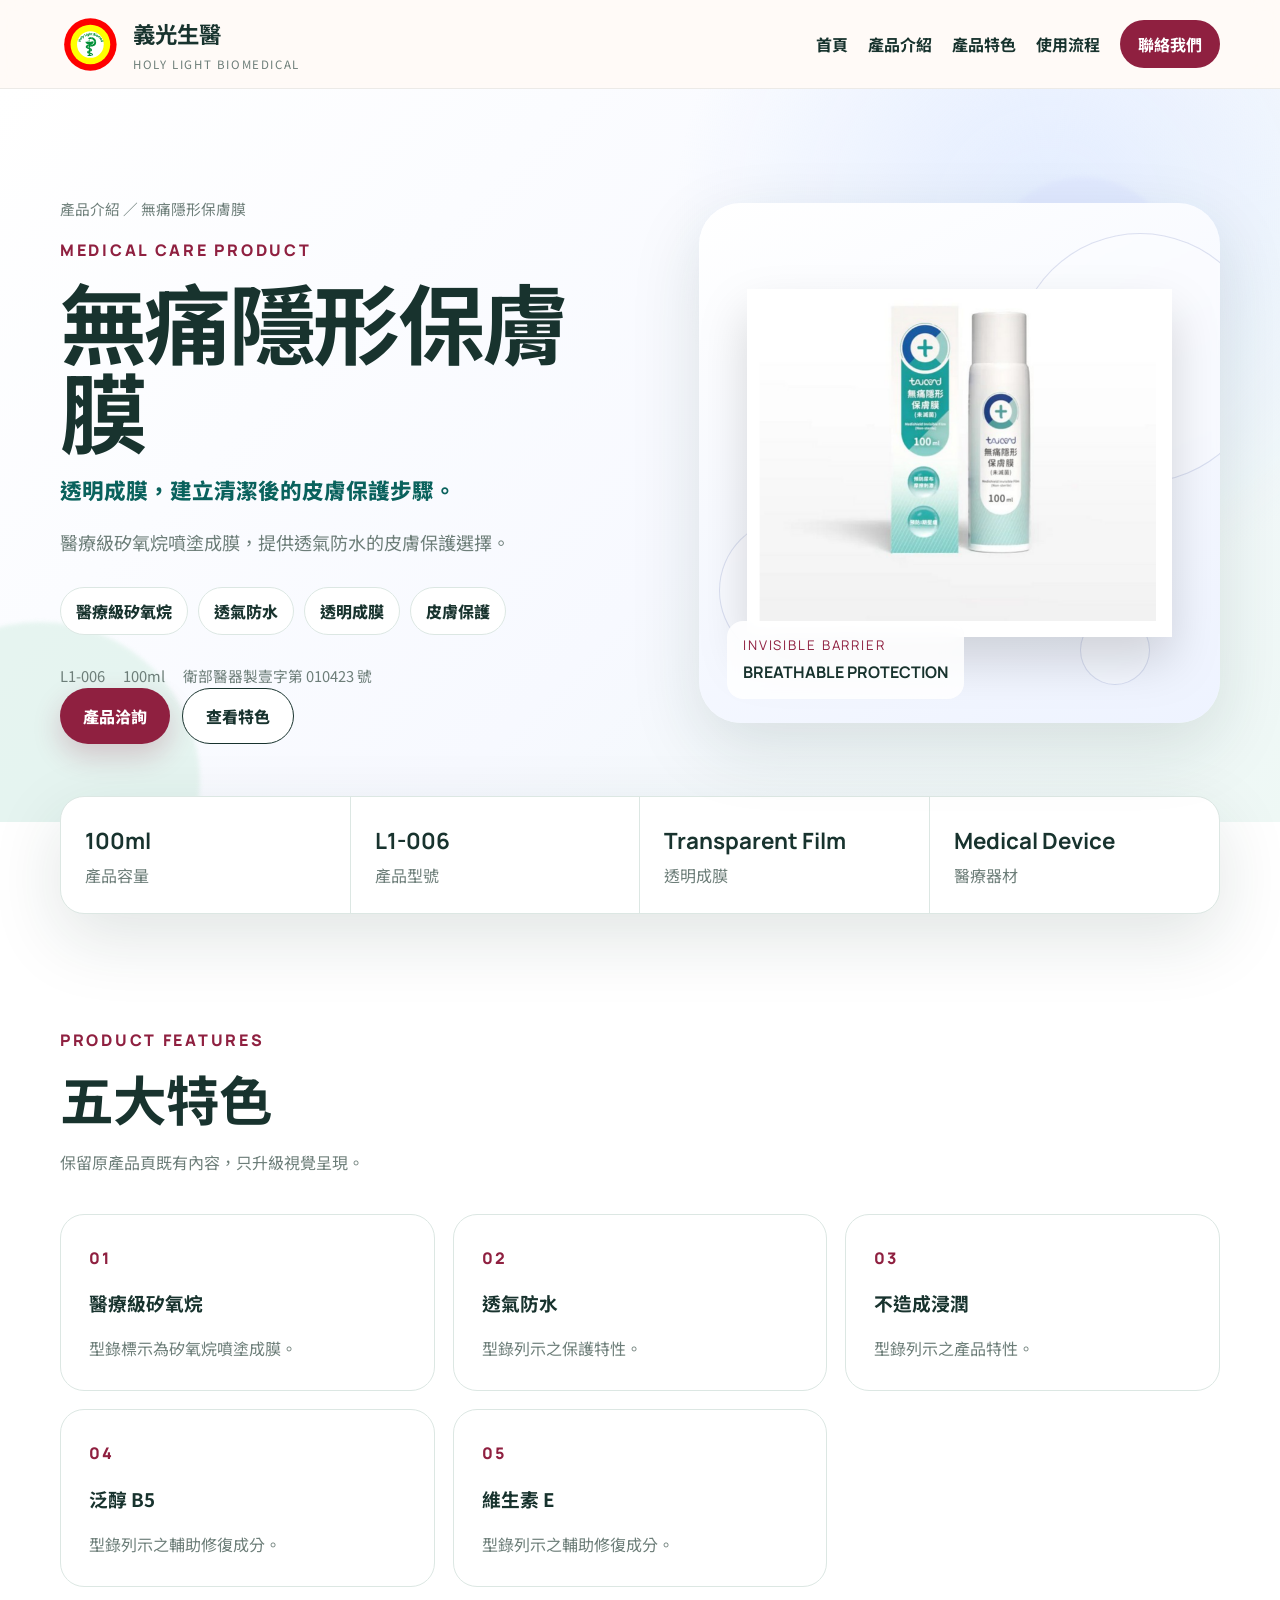
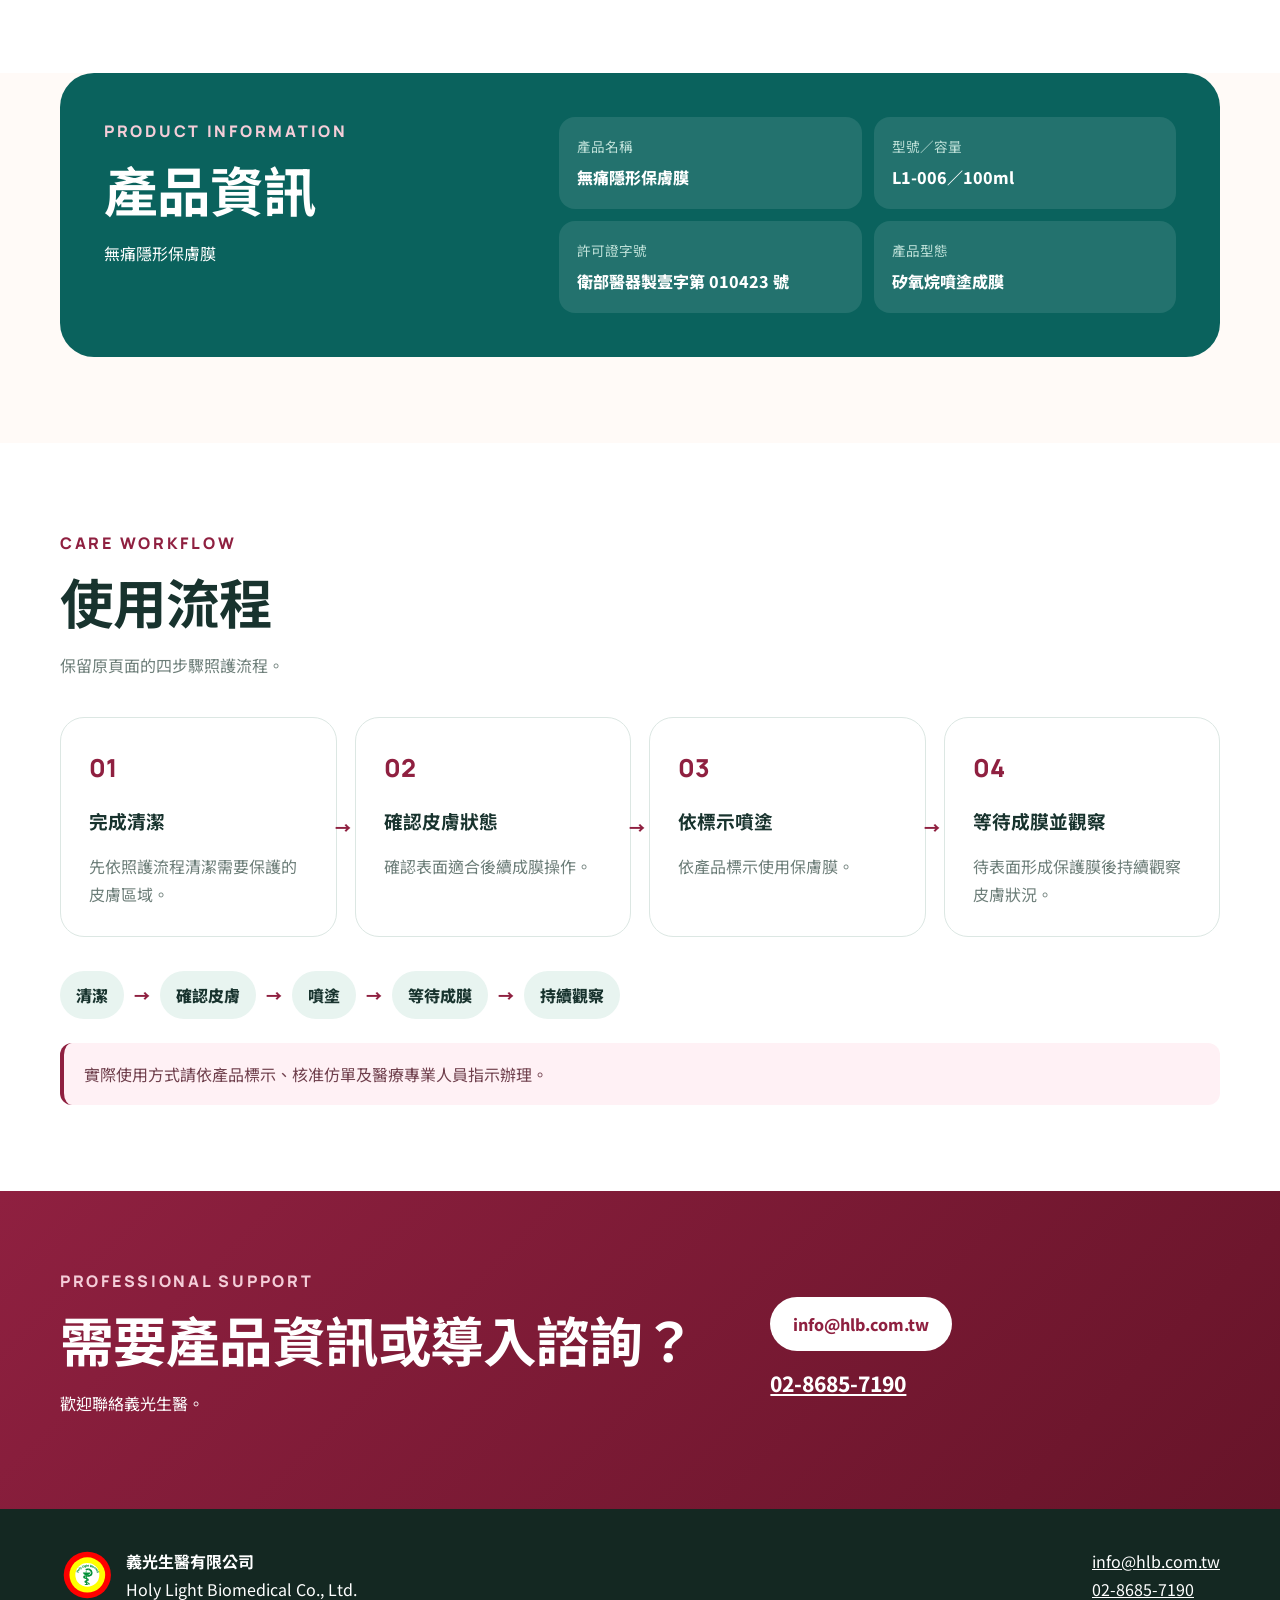
==== barrier-film.html @ 390cd40c "Fix barrier film page head and SEO" ====
<!doctype html>
<html lang="zh-Hant">
<head>
  <meta charset="utf-8">
  <meta name="viewport" content="width=device-width,initial-scale=1">
  <meta name="theme-color" content="#0a625d">

  <title>TAICEND 無痛隱形保膚膜｜透明成膜與皮膚保護｜義光生醫</title>
  <meta name="description" content="TAICEND 無痛隱形保膚膜，型號 L1-006、容量 100ml。醫療級矽氧烷噴塗成膜，提供透明、透氣防水的皮膚保護產品選擇。">
  <meta name="robots" content="index,follow,max-image-preview:large,max-snippet:-1,max-video-preview:-1">
  <meta name="author" content="義光生醫有限公司">
  <link rel="canonical" href="https://hlb.com.tw/barrier-film.html">

  <meta property="og:locale" content="zh_TW">
  <meta property="og:type" content="product">
  <meta property="og:site_name" content="義光生醫｜Holy Light Biomedical">
  <meta property="og:title" content="TAICEND 無痛隱形保膚膜｜義光生醫">
  <meta property="og:description" content="醫療級矽氧烷噴塗成膜，提供透明、透氣防水的皮膚保護產品選擇。">
  <meta property="og:url" content="https://hlb.com.tw/barrier-film.html">
  <meta property="og:image" content="https://hlb.com.tw/assets/barrier-film.png">
  <meta property="og:image:alt" content="TAICEND 無痛隱形保膚膜產品照片">

  <meta name="twitter:card" content="summary_large_image">
  <meta name="twitter:title" content="TAICEND 無痛隱形保膚膜｜義光生醫">
  <meta name="twitter:description" content="透明成膜、透氣防水，提供清潔後的皮膚保護產品選擇。">
  <meta name="twitter:image" content="https://hlb.com.tw/assets/barrier-film.png">

  <script type="application/ld+json">
  {
    "@context": "https://schema.org",
    "@type": "Product",
    "@id": "https://hlb.com.tw/barrier-film.html#product",
    "name": "TAICEND 無痛隱形保膚膜",
    "url": "https://hlb.com.tw/barrier-film.html",
    "image": "https://hlb.com.tw/assets/barrier-film.png",
    "description": "醫療級矽氧烷噴塗成膜，提供透明、透氣防水的皮膚保護產品選擇。",
    "sku": "L1-006",
    "model": "L1-006",
    "brand": {
      "@type": "Brand",
      "name": "TAICEND"
    },
    "additionalProperty": [
      {
        "@type": "PropertyValue",
        "name": "容量",
        "value": "100ml"
      },
      {
        "@type": "PropertyValue",
        "name": "醫療器材許可證",
        "value": "衛部醫器製壹字第 010423 號"
      }
    ]
  }
  </script>

  <script type="application/ld+json">
  {
    "@context": "https://schema.org",
    "@type": "BreadcrumbList",
    "itemListElement": [
      {
        "@type": "ListItem",
        "position": 1,
        "name": "首頁",
        "item": "https://hlb.com.tw/"
      },
      {
        "@type": "ListItem",
        "position": 2,
        "name": "產品中心",
        "item": "https://hlb.com.tw/products.html"
      },
      {
        "@type": "ListItem",
        "position": 3,
        "name": "無痛隱形保膚膜",
        "item": "https://hlb.com.tw/barrier-film.html"
      }
    ]
  }
  </script>

  <link rel="preconnect" href="https://fonts.googleapis.com">
  <link rel="preconnect" href="https://fonts.gstatic.com" crossorigin>
  <link href="https://fonts.googleapis.com/css2?family=Manrope:wght@600;700;800&family=Noto+Sans+TC:wght@400;500;600;700;800;900&display=swap" rel="stylesheet">
  <link rel="stylesheet" href="product-pages.css?v=5.1-patch">
  <script defer src="barrier-film.js?v=5.1-patch"></script>
</head>
<body>
<a class="skip-link" href="#main">跳至主要內容</a>

<header class="site-header">
  <div class="container nav">
    <a class="brand" href="index.html" aria-label="義光生醫首頁">
      <img src="assets/hlb-mark.svg?v=3.5" alt="義光生醫標誌">
      <span><strong>義光生醫</strong><small>HOLY LIGHT BIOMEDICAL</small></span>
    </a>

    <button class="menu-toggle" type="button" aria-expanded="false" aria-controls="primary-nav">
      <span></span><span></span><span></span>
    </button>

    <nav id="primary-nav" class="nav-links" aria-label="主要導覽">
      <a href="index.html">首頁</a>
      <a href="products.html">產品介紹</a>
      <a href="#features">產品特色</a>
      <a href="#workflow">使用流程</a>
      <a class="nav-cta" href="mailto:info@hlb.com.tw?subject=無痛隱形保膚膜產品洽詢">聯絡我們</a>
    </nav>
  </div>
</header>

<main id="main">
  <section class="hero barrier-hero">
    <div class="hero-orb barrier-orb-a"></div>
    <div class="hero-orb barrier-orb-b"></div>

    <div class="container hero-grid">
      <div class="hero-copy reveal">
        <p class="breadcrumb"><a href="products.html">產品介紹</a> ／ 無痛隱形保膚膜</p>
        <p class="eyebrow">MEDICAL CARE PRODUCT</p>
        <h1>無痛隱形保膚膜</h1>
        <p class="tagline">透明成膜，建立清潔後的皮膚保護步驟。</p>
        <p class="lead">醫療級矽氧烷噴塗成膜，提供透氣防水的皮膚保護選擇。</p>

        <div class="hero-badges">
          <span>醫療級矽氧烷</span>
          <span>透氣防水</span>
          <span>透明成膜</span>
          <span>皮膚保護</span>
        </div>

        <div class="micro-info">
          <span>L1-006</span>
          <span>100ml</span>
          <span>衛部醫器製壹字第 010423 號</span>
        </div>

        <div class="hero-actions">
          <a class="btn primary" href="mailto:info@hlb.com.tw?subject=無痛隱形保膚膜產品洽詢">產品洽詢</a>
          <a class="btn ghost" href="#features">查看特色</a>
        </div>
      </div>

      <div class="hero-visual reveal delay-1">
        <div class="product-stage barrier-stage">
          <div class="film-ring ring-1"></div>
          <div class="film-ring ring-2"></div>
          <div class="film-ring ring-3"></div>

          <!-- 保留原本圖片名稱與路徑，避免產品圖片消失 -->
          <img src="assets/barrier-film.png?v=2" alt="無痛隱形保膚膜產品照片">

          <div class="stage-label">
            <small>INVISIBLE BARRIER</small>
            <strong>BREATHABLE PROTECTION</strong>
          </div>
        </div>
      </div>
    </div>
  </section>

  <section class="stats-bar">
    <div class="container stats-grid">
      <article><strong>100ml</strong><span>產品容量</span></article>
      <article><strong>L1-006</strong><span>產品型號</span></article>
      <article><strong>Transparent Film</strong><span>透明成膜</span></article>
      <article><strong>Medical Device</strong><span>醫療器材</span></article>
    </div>
  </section>

  <section class="section alt" id="features">
    <div class="container">
      <div class="section-head reveal">
        <p class="eyebrow">PRODUCT FEATURES</p>
        <h2>五大特色</h2>
        <p>保留原產品頁既有內容，只升級視覺呈現。</p>
      </div>

      <div class="feature-grid">
        <article class="feature-card reveal">
          <span>01</span><h3>醫療級矽氧烷</h3>
          <p>型錄標示為矽氧烷噴塗成膜。</p>
        </article>
        <article class="feature-card reveal delay-1">
          <span>02</span><h3>透氣防水</h3>
          <p>型錄列示之保護特性。</p>
        </article>
        <article class="feature-card reveal delay-2">
          <span>03</span><h3>不造成浸潤</h3>
          <p>型錄列示之產品特性。</p>
        </article>
        <article class="feature-card reveal">
          <span>04</span><h3>泛醇 B5</h3>
          <p>型錄列示之輔助修復成分。</p>
        </article>
        <article class="feature-card reveal delay-1">
          <span>05</span><h3>維生素 E</h3>
          <p>型錄列示之輔助修復成分。</p>
        </article>
      </div>
    </div>
  </section>

  <section class="section product-info">
    <div class="container info-panel reveal">
      <div>
        <p class="eyebrow light">PRODUCT INFORMATION</p>
        <h2>產品資訊</h2>
        <p>無痛隱形保膚膜</p>
      </div>

      <dl>
        <div><dt>產品名稱</dt><dd>無痛隱形保膚膜</dd></div>
        <div><dt>型號／容量</dt><dd>L1-006／100ml</dd></div>
        <div><dt>許可證字號</dt><dd>衛部醫器製壹字第 010423 號</dd></div>
        <div><dt>產品型態</dt><dd>矽氧烷噴塗成膜</dd></div>
      </dl>
    </div>
  </section>

  <section class="section alt workflow-section" id="workflow">
    <div class="container">
      <div class="section-head reveal">
        <p class="eyebrow">CARE WORKFLOW</p>
        <h2>使用流程</h2>
        <p>保留原頁面的四步驟照護流程。</p>
      </div>

      <div class="timeline">
        <article class="timeline-step reveal">
          <div class="step-number">01</div>
          <div><h3>完成清潔</h3><p>先依照護流程清潔需要保護的皮膚區域。</p></div>
        </article>

        <article class="timeline-step reveal delay-1">
          <div class="step-number">02</div>
          <div><h3>確認皮膚狀態</h3><p>確認表面適合後續成膜操作。</p></div>
        </article>

        <article class="timeline-step reveal delay-2">
          <div class="step-number">03</div>
          <div><h3>依標示噴塗</h3><p>依產品標示使用保膚膜。</p></div>
        </article>

        <article class="timeline-step reveal delay-3">
          <div class="step-number">04</div>
          <div><h3>等待成膜並觀察</h3><p>待表面形成保護膜後持續觀察皮膚狀況。</p></div>
        </article>
      </div>

      <div class="care-path reveal">
        <span>清潔</span><i>→</i><span>確認皮膚</span><i>→</i><span>噴塗</span><i>→</i><span>等待成膜</span><i>→</i><span>持續觀察</span>
      </div>

      <div class="notice reveal">實際使用方式請依產品標示、核准仿單及醫療專業人員指示辦理。</div>
    </div>
  </section>

  <section class="contact-banner">
    <div class="container contact-grid">
      <div class="reveal">
        <p class="eyebrow light">PROFESSIONAL SUPPORT</p>
        <h2>需要產品資訊或導入諮詢？</h2>
        <p>歡迎聯絡義光生醫。</p>
      </div>

      <div class="contact-actions reveal delay-1">
        <a class="btn light" href="mailto:info@hlb.com.tw?subject=無痛隱形保膚膜產品洽詢">info@hlb.com.tw</a>
        <a class="phone" href="tel:+886286857190">02-8685-7190</a>
      </div>
    </div>
  </section>
</main>

<footer>
  <div class="container footer-grid">
    <div class="footer-brand">
      <img src="assets/hlb-mark.svg?v=3.5" alt="">
      <div><strong>義光生醫有限公司</strong><span>Holy Light Biomedical Co., Ltd.</span></div>
    </div>
    <div><a href="mailto:info@hlb.com.tw">info@hlb.com.tw</a><br><a href="tel:+886286857190">02-8685-7190</a></div>
  </div>
</footer>

<button class="back-to-top" type="button" aria-label="回到頁首">↑</button>
</body>
</html>
---- product-pages.css ----
:root{
  --ink:#18332e;
  --ink-soft:#405b55;
  --muted:#6d7e79;
  --wine:#8f2040;
  --wine-dark:#6f1730;
  --teal:#0a625d;
  --mint:#e8f4f0;
  --blush:#f8e8ed;
  --cream:#fffaf7;
  --white:#ffffff;
  --line:#dce7e3;
  --shadow:0 24px 70px rgba(23,57,50,.13);
  --radius-xl:34px;
  --radius-lg:24px;
  --radius-md:18px;
}
*{box-sizing:border-box}
html{scroll-behavior:smooth}
body{margin:0;font-family:"Noto Sans TC",sans-serif;color:var(--ink);background:var(--cream);line-height:1.75}
img{max-width:100%;display:block}
a{color:inherit}
button{font:inherit}
.container{width:min(1160px,calc(100% - 40px));margin:auto}
.skip-link{position:fixed;left:16px;top:-80px;background:#fff;padding:10px 16px;z-index:100;border-radius:10px}
.skip-link:focus{top:16px}

.site-header{position:sticky;top:0;z-index:40;background:rgba(255,250,247,.9);backdrop-filter:blur(16px);border-bottom:1px solid rgba(24,51,46,.08)}
.nav{min-height:88px;display:flex;align-items:center;justify-content:space-between;gap:24px}
.brand{display:flex;align-items:center;gap:13px;text-decoration:none}
.brand img{width:60px;height:60px}
.brand strong{display:block;font-size:1.4rem}
.brand small{display:block;color:var(--muted);letter-spacing:.14em;font-size:.72rem}
.nav-links{display:flex;align-items:center;gap:20px}
.nav-links a{text-decoration:none;font-weight:700}
.nav-cta{padding:10px 18px;border-radius:999px;background:var(--wine);color:#fff}
.menu-toggle{display:none;background:none;border:0;padding:8px}
.menu-toggle span{display:block;width:25px;height:2px;background:var(--ink);margin:5px 0}

.hero{position:relative;overflow:hidden;padding:92px 0 78px;background:
radial-gradient(circle at 80% 20%,rgba(243,203,214,.75),transparent 30%),
linear-gradient(135deg,#fff 0%,#fff7f9 56%,#eef8f5 100%)}
.hero-orb{position:absolute;border-radius:50%;filter:blur(2px);opacity:.75}
.orb-a{width:320px;height:320px;background:#dff2eb;left:-120px;bottom:-120px}
.orb-b{width:180px;height:180px;background:#f5d7e1;right:8%;top:12%}
.hero-grid{display:grid;grid-template-columns:1.05fr .95fr;gap:64px;align-items:center;position:relative;z-index:2}
.breadcrumb{font-size:.92rem;color:var(--muted)}
.breadcrumb a{text-decoration:none}
.breadcrumb span{margin:0 7px}
.eyebrow{font-family:Manrope,sans-serif;font-weight:800;letter-spacing:.17em;color:var(--wine);margin:0 0 12px}
.eyebrow.light{color:#f4cdd8}
h1{font-size:clamp(3rem,6.8vw,5.7rem);line-height:1.02;margin:.1em 0 .2em;letter-spacing:-.03em}
h2{font-size:clamp(2.1rem,4.2vw,3.35rem);line-height:1.18;margin:.1em 0 .35em;letter-spacing:-.02em}
h3{line-height:1.35}
.tagline{font-size:1.35rem;font-weight:800;color:var(--teal);margin:0 0 8px}
.lead{font-size:1.13rem;color:var(--muted);max-width:660px}
.hero-badges{display:flex;flex-wrap:wrap;gap:10px;margin:28px 0}
.hero-badges span{background:#fff;border:1px solid var(--line);border-radius:999px;padding:9px 15px;font-weight:800}
.hero-badges b{font-family:Manrope,sans-serif;margin-right:2px}
.hero-actions{display:flex;gap:12px;flex-wrap:wrap}
.btn{display:inline-flex;align-items:center;justify-content:center;padding:13px 23px;border-radius:999px;text-decoration:none;font-weight:800;transition:.22s}
.btn.primary{background:var(--wine);color:#fff;box-shadow:0 12px 28px rgba(143,32,64,.22)}
.btn.primary:hover{transform:translateY(-2px);background:var(--wine-dark)}
.btn.ghost{background:#fff;border:1px solid var(--ink)}
.btn.light{background:#fff;color:var(--wine)}
.micro-info{display:flex;flex-wrap:wrap;gap:18px;margin-top:26px;color:var(--muted);font-size:.92rem}

.product-stage{position:relative;min-height:520px;border-radius:42px;background:linear-gradient(155deg,#fff,#edf8f4);box-shadow:var(--shadow);display:grid;place-items:center;padding:48px;overflow:hidden}
.product-stage img{position:relative;z-index:3;max-height:400px;object-fit:contain;filter:drop-shadow(0 24px 24px rgba(0,0,0,.15))}
.bubble{position:absolute;border-radius:50%;border:1px solid rgba(10,98,93,.18);background:rgba(255,255,255,.54);backdrop-filter:blur(4px)}
.bubble-1{width:140px;height:140px;right:8%;top:10%}
.bubble-2{width:72px;height:72px;left:8%;bottom:18%}
.bubble-3{width:40px;height:40px;right:21%;bottom:10%}
.stage-label{position:absolute;z-index:4;left:28px;bottom:24px;padding:13px 16px;border-radius:16px;background:rgba(255,255,255,.86);backdrop-filter:blur(10px)}
.stage-label small{display:block;color:var(--wine);font-family:Manrope,sans-serif;letter-spacing:.14em}
.stage-label strong{font-family:Manrope,sans-serif}

.stats-bar{background:#fff;padding:0}
.stats-grid{display:grid;grid-template-columns:repeat(4,1fr);transform:translateY(-26px);border:1px solid var(--line);border-radius:24px;background:#fff;box-shadow:var(--shadow);overflow:hidden}
.stats-grid article{padding:24px;border-right:1px solid var(--line)}
.stats-grid article:last-child{border-right:0}
.stats-grid strong{display:block;font-size:1.4rem;font-family:Manrope,sans-serif}
.stats-grid span{color:var(--muted)}

.section{padding:86px 0}
.alt{background:#fff}
.section-head{max-width:760px;margin-bottom:38px}
.section-head>p:last-child{color:var(--muted)}
.premium-grid{display:grid;grid-template-columns:repeat(4,1fr);gap:18px}
.premium-card,.feature-card,.application-card,.process-card{background:#fff;border:1px solid var(--line);border-radius:var(--radius-lg);padding:28px;transition:.24s}
.premium-card:hover,.feature-card:hover,.application-card:hover,.process-card:hover{transform:translateY(-5px);box-shadow:var(--shadow)}
.icon-shell{width:52px;height:52px;border-radius:16px;background:var(--blush);display:grid;place-items:center;color:var(--wine);font-family:Manrope,sans-serif;font-weight:800}
.premium-card h3{margin:18px 0 8px}
.premium-card p,.feature-card p,.application-card p,.process-card p{color:var(--muted);margin-bottom:0}
.feature-grid{display:grid;grid-template-columns:repeat(3,1fr);gap:18px}
.feature-card span{color:var(--wine);font-family:Manrope,sans-serif;font-weight:800;letter-spacing:.12em}
.application-grid{display:grid;grid-template-columns:repeat(3,1fr);gap:18px}
.application-card{min-height:170px;background:linear-gradient(160deg,#fff,#f7fbfa)}
.application-card b{font-size:1.2rem}

.composition-grid{display:grid;grid-template-columns:.85fr 1.15fr;gap:50px;align-items:center}
.ingredient-cloud{display:flex;gap:12px;flex-wrap:wrap}
.ingredient-cloud span{padding:14px 18px;border-radius:999px;background:var(--mint);border:1px solid #cfe7df;font-weight:800}

.timeline{display:grid;grid-template-columns:repeat(4,1fr);gap:18px}
.timeline-step{position:relative;border:1px solid var(--line);background:#fff;border-radius:var(--radius-lg);padding:28px}
.timeline-step:not(:last-child):after{content:"→";position:absolute;right:-15px;top:50%;transform:translateY(-50%);color:var(--wine);font-weight:900;z-index:2}
.step-number{color:var(--wine);font-family:Manrope,sans-serif;font-size:1.55rem;font-weight:800}
.timeline-step p{color:var(--muted);margin-bottom:0}
.care-path{display:flex;align-items:center;gap:10px;flex-wrap:wrap;margin-top:34px}
.care-path span{padding:10px 16px;border-radius:999px;background:var(--mint);font-weight:800}
.care-path i{font-style:normal;color:var(--wine);font-weight:900}
.notice{margin-top:24px;border-left:4px solid var(--wine);background:#fff1f5;padding:17px 20px;border-radius:12px;color:#70404d}

.process-compare{display:grid;grid-template-columns:1fr 1fr;gap:22px}
.process-card{padding:34px}
.process-card small{color:var(--wine);font-family:Manrope,sans-serif;letter-spacing:.14em;font-weight:800}
.process-card ol{padding-left:1.2rem;color:var(--ink-soft)}
.process-card.muted{background:var(--mint)}

.product-info{padding-top:0}
.info-panel{display:grid;grid-template-columns:.8fr 1.2fr;gap:44px;background:var(--teal);color:#fff;border-radius:var(--radius-xl);padding:44px}
.info-panel dl{margin:0;display:grid;grid-template-columns:1fr 1fr;gap:12px}
.info-panel dl div{padding:18px;border-radius:16px;background:rgba(255,255,255,.1)}
.info-panel dt{font-size:.85rem;color:#bfe1d9}
.info-panel dd{margin:4px 0 0;font-weight:800}

.download-grid{display:grid;grid-template-columns:repeat(4,1fr);gap:18px}
.download-card{border:1px solid var(--line);background:#fff;border-radius:var(--radius-lg);padding:28px;text-align:left;cursor:pointer;transition:.22s}
.download-card:hover{transform:translateY(-4px);box-shadow:var(--shadow)}
.download-card span{display:block;color:var(--wine);font-family:Manrope,sans-serif;font-weight:800}
.download-card strong{display:block;font-size:1.15rem;margin:10px 0 4px}
.download-card small{color:var(--muted)}

.faq-layout{display:grid;grid-template-columns:.75fr 1.25fr;gap:50px}
.faq-list details{background:#fff;border:1px solid var(--line);border-radius:16px;padding:18px 20px;margin-bottom:12px}
.faq-list summary{cursor:pointer;font-weight:800}
.faq-list p{color:var(--muted);margin-bottom:0}

.contact-banner{padding:76px 0;background:linear-gradient(135deg,var(--wine),#671429);color:#fff}
.contact-grid{display:grid;grid-template-columns:1.2fr .8fr;gap:36px;align-items:center}
.contact-actions{display:flex;flex-direction:column;gap:14px;align-items:flex-start}
.phone{color:#fff;font-size:1.3rem;font-weight:800}

footer{padding:38px 0;background:#142822;color:#fff}
.footer-grid{display:flex;justify-content:space-between;gap:24px;flex-wrap:wrap}
.footer-brand{display:flex;align-items:center;gap:12px}
.footer-brand img{width:54px}
.footer-brand strong,.footer-brand span{display:block}
.footer-grid a{color:#fff}

.toast{position:fixed;left:50%;bottom:28px;transform:translate(-50%,30px);background:#172722;color:#fff;padding:12px 18px;border-radius:999px;opacity:0;pointer-events:none;transition:.24s;z-index:100}
.toast.show{opacity:1;transform:translate(-50%,0)}
.back-to-top{position:fixed;right:20px;bottom:20px;width:45px;height:45px;border:0;border-radius:50%;background:var(--wine);color:#fff;font-size:1.2rem;opacity:0;pointer-events:none;transition:.22s;z-index:50}
.back-to-top.show{opacity:1;pointer-events:auto}

.reveal{opacity:0;transform:translateY(28px);transition:opacity .65s ease,transform .65s ease}
.reveal.visible{opacity:1;transform:none}
.delay-1{transition-delay:.08s}.delay-2{transition-delay:.16s}.delay-3{transition-delay:.24s}

@media(max-width:980px){
  .nav-links{position:absolute;left:20px;right:20px;top:78px;display:none;flex-direction:column;align-items:stretch;background:#fff;border:1px solid var(--line);border-radius:18px;padding:18px;box-shadow:var(--shadow)}
  .nav-links.open{display:flex}
  .menu-toggle{display:block}
  .hero-grid,.composition-grid,.faq-layout,.contact-grid,.info-panel{grid-template-columns:1fr}
  .premium-grid{grid-template-columns:1fr 1fr}
  .feature-grid,.application-grid{grid-template-columns:1fr 1fr}
  .timeline{grid-template-columns:1fr 1fr}
  .timeline-step:after{display:none}
  .download-grid{grid-template-columns:1fr 1fr}
  .product-stage{min-height:420px}
}
@media(max-width:640px){
  .container{width:min(100% - 28px,1160px)}
  .brand img{width:50px;height:50px}
  .brand strong{font-size:1.15rem}
  .brand small{font-size:.61rem}
  .hero{padding-top:58px}
  .premium-grid,.feature-grid,.application-grid,.timeline,.process-compare,.download-grid,.stats-grid,.info-panel dl{grid-template-columns:1fr}
  .stats-grid article{border-right:0;border-bottom:1px solid var(--line)}
  .stats-grid article:last-child{border-bottom:0}
  .product-stage{min-height:330px;padding:26px}
  .product-stage img{max-height:270px}
  .hero-badges{display:grid;grid-template-columns:1fr 1fr}
  .care-path{display:grid}
  .care-path i{text-align:center;transform:rotate(90deg)}
  .info-panel{padding:28px}
}
@media(prefers-reduced-motion:reduce){
  *{scroll-behavior:auto!important}
  .reveal{opacity:1;transform:none;transition:none}
}
/* V5.1 Hero 持續動畫 */

.product-stage img {
  animation: productFloat 4.5s ease-in-out infinite;
}

.bubble-1 {
  animation: bubbleFloatOne 6s ease-in-out infinite;
}

.bubble-2 {
  animation: bubbleFloatTwo 5s ease-in-out infinite;
}

.bubble-3 {
  animation: bubbleFloatOne 4s ease-in-out infinite reverse;
}

.hero-copy.visible {
  animation: heroTextEnter 0.9s ease both;
}

.hero-visual.visible {
  animation: heroImageEnter 1.1s ease 0.15s both;
}

@keyframes productFloat {
  0%, 100% {
    transform: translateY(0) rotate(0deg);
  }
  50% {
    transform: translateY(-14px) rotate(0.8deg);
  }
}

@keyframes bubbleFloatOne {
  0%, 100% {
    transform: translate(0, 0) scale(1);
  }
  50% {
    transform: translate(-10px, -18px) scale(1.06);
  }
}

@keyframes bubbleFloatTwo {
  0%, 100% {
    transform: translate(0, 0);
  }
  50% {
    transform: translate(12px, -14px);
  }
}

@keyframes heroTextEnter {
  from {
    opacity: 0;
    transform: translateX(-35px);
  }
  to {
    opacity: 1;
    transform: translateX(0);
  }
}

@keyframes heroImageEnter {
  from {
    opacity: 0;
    transform: translateX(45px) scale(0.96);
  }
  to {
    opacity: 1;
    transform: translateX(0) scale(1);
  }
}

@media (prefers-reduced-motion: reduce) {
  .product-stage img,
  .bubble-1,
  .bubble-2,
  .bubble-3,
  .hero-copy.visible,
  .hero-visual.visible {
    animation: none;
  }
}
.barrier-hero {
  position: relative;
  overflow: hidden;
  background:
    radial-gradient(circle at 82% 18%, rgba(219,232,255,.72), transparent 31%),
    linear-gradient(135deg, #fff 0%, #f7f9ff 57%, #eef8f5 100%);
}

.barrier-orb-a {
  width: 320px;
  height: 320px;
  left: -120px;
  bottom: -120px;
  background: #dff2eb;
}

.barrier-orb-b {
  width: 190px;
  height: 190px;
  right: 8%;
  top: 12%;
  background: #dfe7ff;
}

.barrier-stage {
  position: relative;
  min-height: 520px;
  border-radius: 42px;
  background: linear-gradient(155deg, #fff, #eef3ff);
  box-shadow: var(--shadow);
  display: grid;
  place-items: center;
  padding: 48px;
  overflow: hidden;
}

.barrier-stage img {
  position: relative;
  z-index: 3;
  max-height: 400px;
  object-fit: contain;
  filter: drop-shadow(0 24px 24px rgba(0,0,0,.15));
  animation: barrierProductFloat 4.6s ease-in-out infinite;
}

.film-ring {
  position: absolute;
  border-radius: 50%;
  border: 1px solid rgba(91,110,180,.20);
  background: rgba(255,255,255,.28);
  backdrop-filter: blur(3px);
}

.ring-1 {
  width: 250px;
  height: 250px;
  right: -45px;
  top: 30px;
  animation: ringFloatOne 7s ease-in-out infinite;
}

.ring-2 {
  width: 145px;
  height: 145px;
  left: 20px;
  bottom: 60px;
  animation: ringFloatTwo 5.4s ease-in-out infinite;
}

.ring-3 {
  width: 70px;
  height: 70px;
  right: 70px;
  bottom: 38px;
  animation: ringFloatOne 4.2s ease-in-out infinite reverse;
}

@keyframes barrierProductFloat {
  0%, 100% {
    transform: translateY(0) rotate(0deg);
  }
  50% {
    transform: translateY(-13px) rotate(-.7deg);
  }
}

@keyframes ringFloatOne {
  0%, 100% {
    transform: translate(0,0) scale(1);
  }
  50% {
    transform: translate(-12px,-16px) scale(1.04);
  }
}

@keyframes ringFloatTwo {
  0%, 100% {
    transform: translate(0,0);
  }
  50% {
    transform: translate(10px,-13px);
  }
}

/* 保護膜頁 Hero 進場 */
.barrier-hero .hero-copy.visible {
  animation: barrierTextEnter .9s ease both;
}

.barrier-hero .hero-visual.visible {
  animation: barrierVisualEnter 1.05s ease .12s both;
}

@keyframes barrierTextEnter {
  from {
    opacity: 0;
    transform: translateX(-34px);
  }
  to {
    opacity: 1;
    transform: translateX(0);
  }
}

@keyframes barrierVisualEnter {
  from {
    opacity: 0;
    transform: translateX(42px) scale(.97);
  }
  to {
    opacity: 1;
    transform: translateX(0) scale(1);
  }
}

@media (max-width: 980px) {
  .barrier-stage {
    min-height: 420px;
  }
}

@media (max-width: 640px) {
  .barrier-stage {
    min-height: 330px;
    padding: 26px;
  }

  .barrier-stage img {
    max-height: 270px;
  }
}

@media (prefers-reduced-motion: reduce) {
  .barrier-stage img,
  .ring-1,
  .ring-2,
  .ring-3,
  .barrier-hero .hero-copy.visible,
  .barrier-hero .hero-visual.visible {
    animation: none;
  }
}
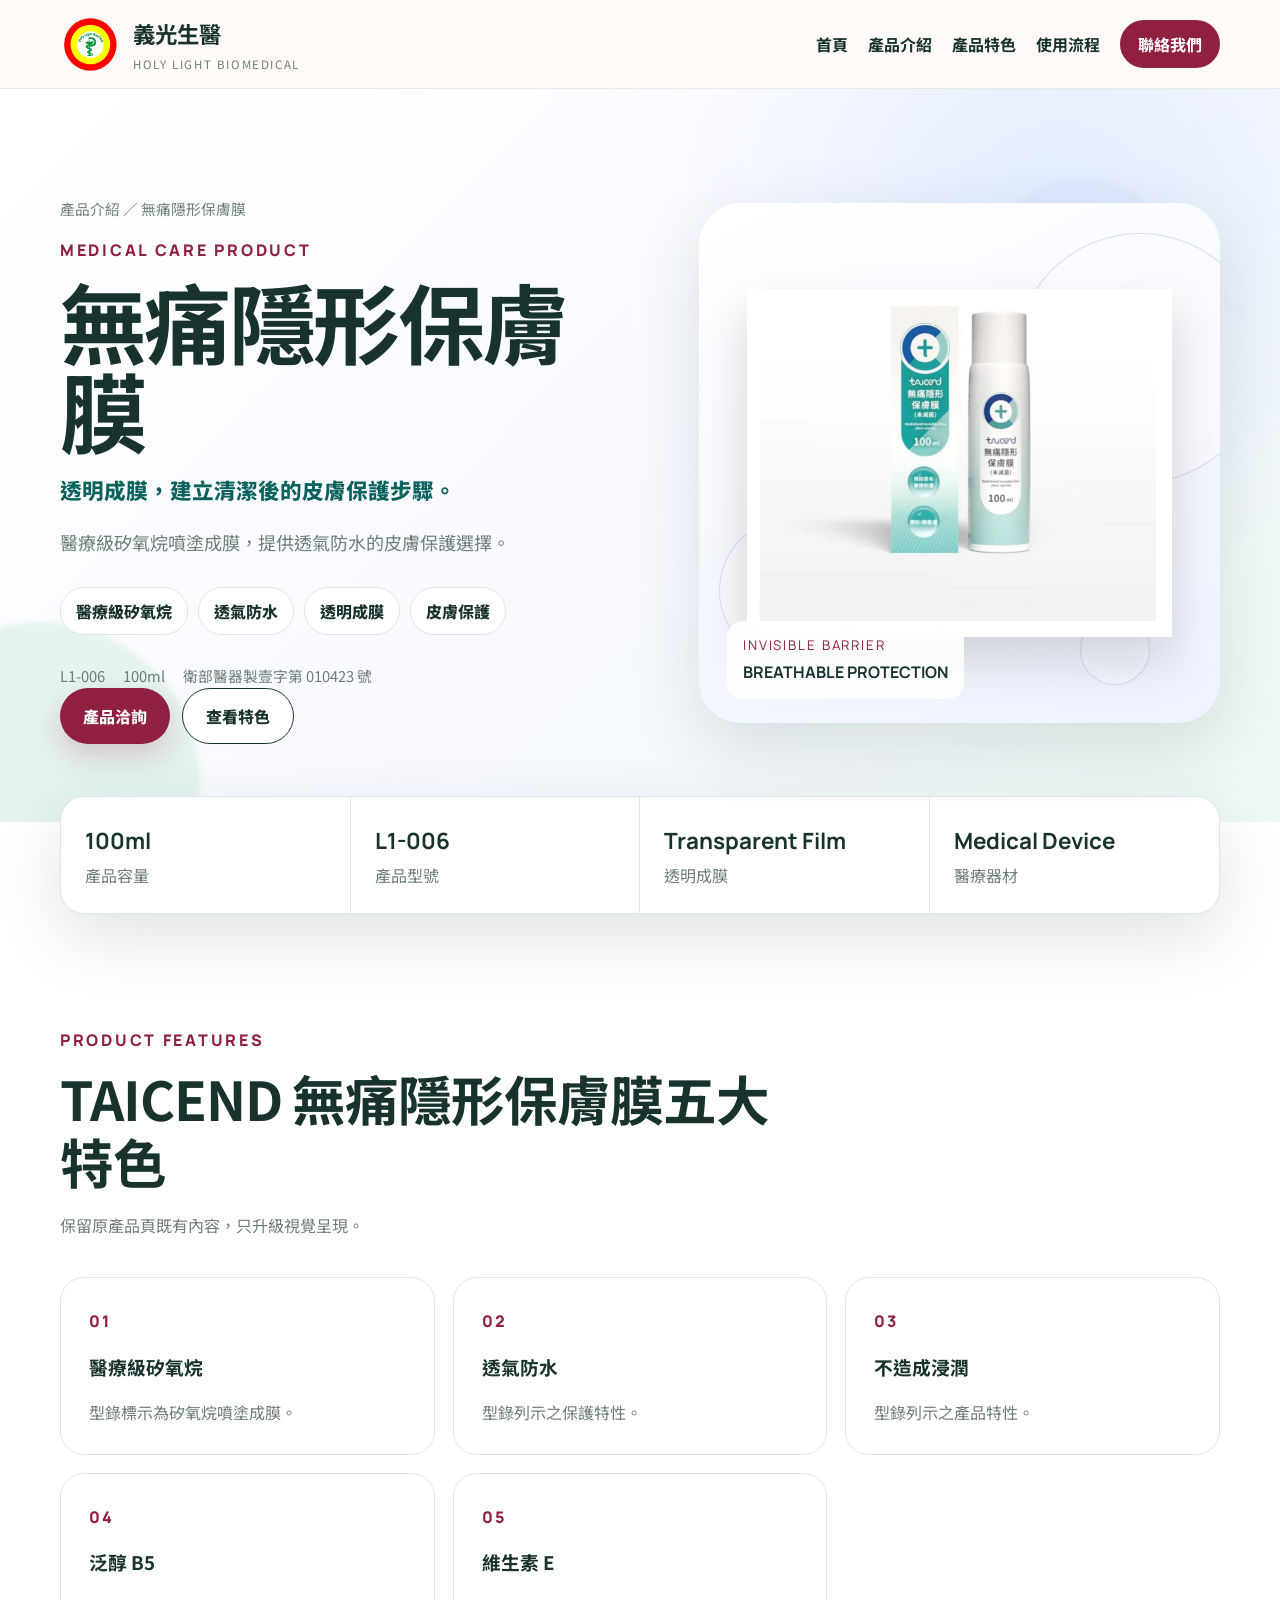
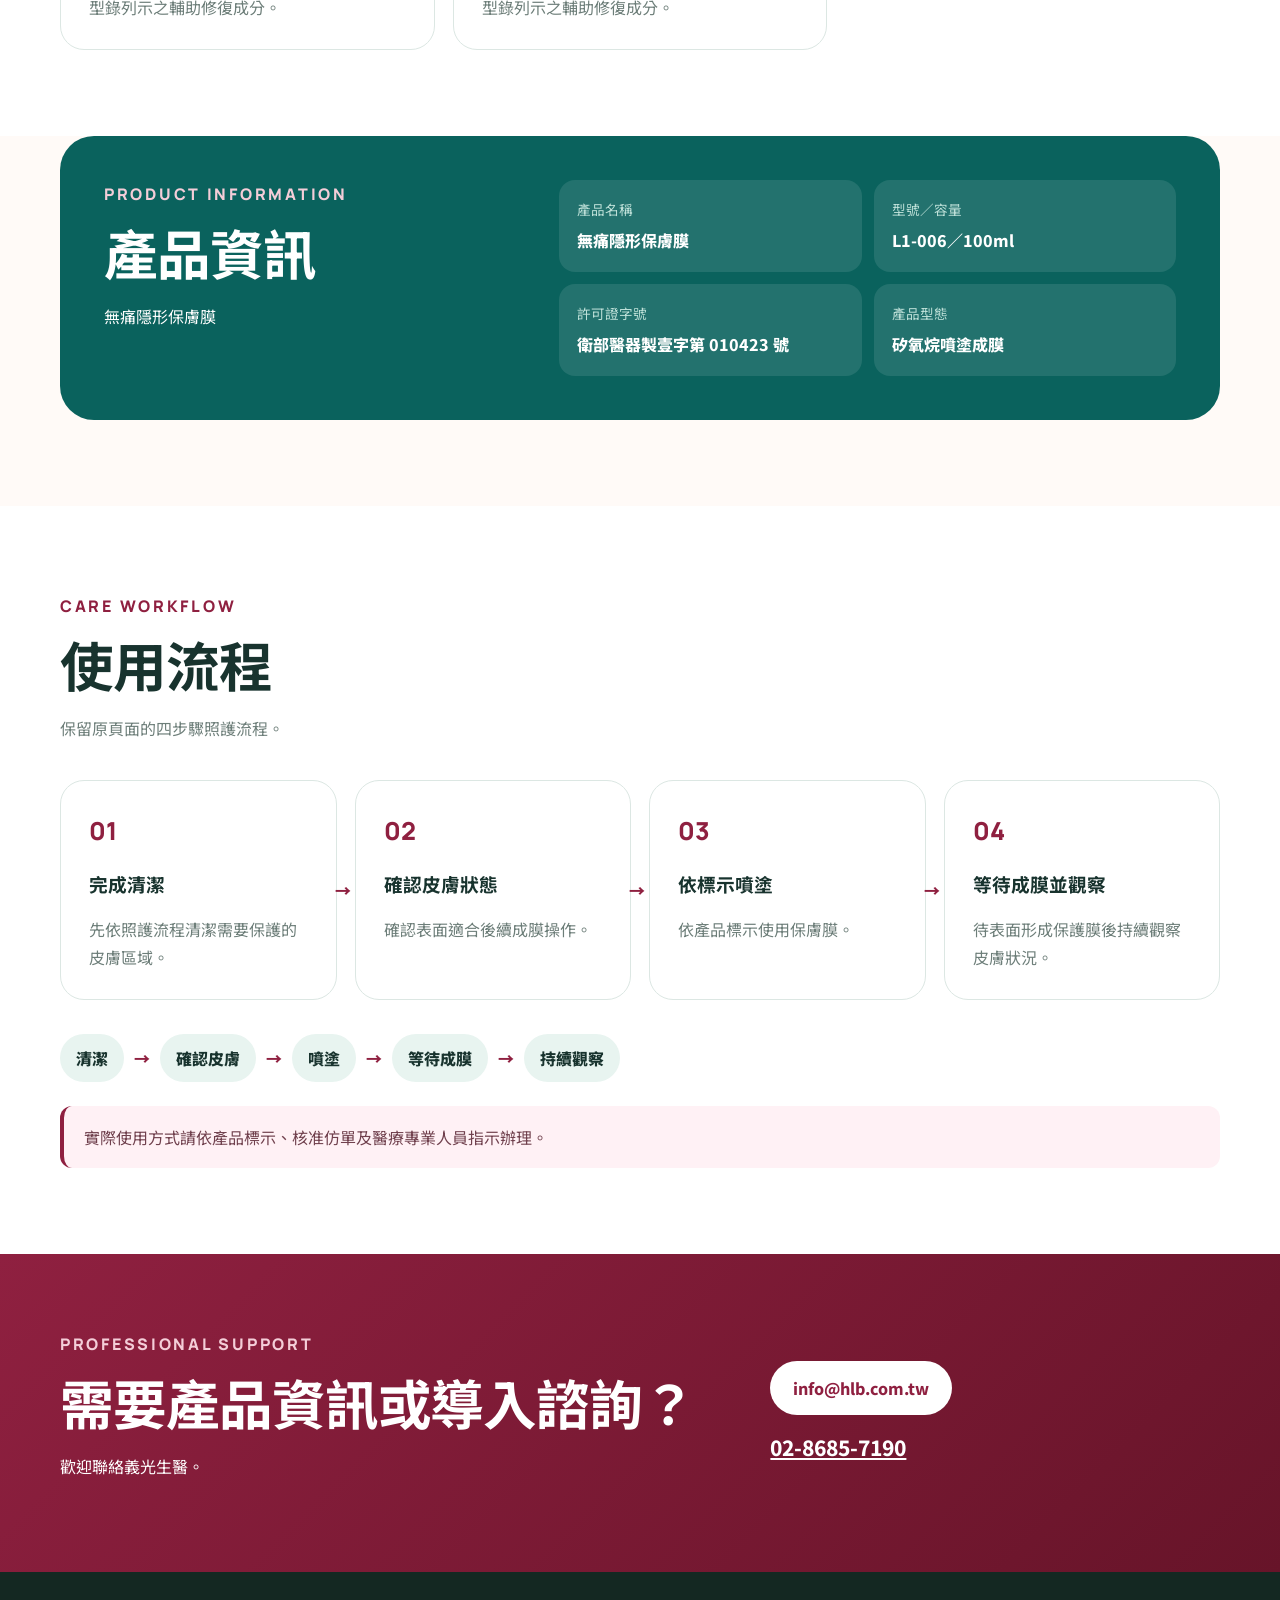
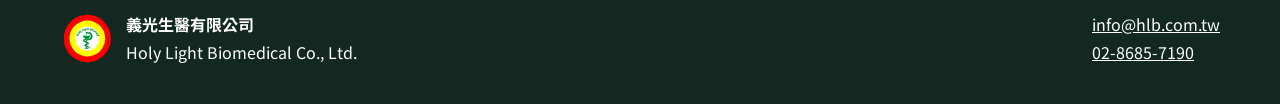
==== commit a030138c: "Update barrier-film.html" ====
--- a/barrier-film.html
+++ b/barrier-film.html
@@ -12,7 +12,7 @@
   <link rel="canonical" href="https://hlb.com.tw/barrier-film.html">
 
   <meta property="og:locale" content="zh_TW">
-  <meta property="og:type" content="product">
+  <meta property="og:type" content="website">
   <meta property="og:site_name" content="義光生醫｜Holy Light Biomedical">
   <meta property="og:title" content="TAICEND 無痛隱形保膚膜｜義光生醫">
   <meta property="og:description" content="醫療級矽氧烷噴塗成膜，提供透明、透氣防水的皮膚保護產品選擇。">
@@ -24,34 +24,31 @@
   <meta name="twitter:title" content="TAICEND 無痛隱形保膚膜｜義光生醫">
   <meta name="twitter:description" content="透明成膜、透氣防水，提供清潔後的皮膚保護產品選擇。">
   <meta name="twitter:image" content="https://hlb.com.tw/assets/barrier-film.png">
-
   <script type="application/ld+json">
   {
     "@context": "https://schema.org",
-    "@type": "Product",
-    "@id": "https://hlb.com.tw/barrier-film.html#product",
+    "@type": "WebPage",
+    "@id": "https://hlb.com.tw/barrier-film.html#webpage",
+    "url": "https://hlb.com.tw/barrier-film.html",
     "name": "TAICEND 無痛隱形保膚膜",
-    "url": "https://hlb.com.tw/barrier-film.html",
-    "image": "https://hlb.com.tw/assets/barrier-film.png",
-    "description": "醫療級矽氧烷噴塗成膜，提供透明、透氣防水的皮膚保護產品選擇。",
-    "sku": "L1-006",
-    "model": "L1-006",
-    "brand": {
-      "@type": "Brand",
-      "name": "TAICEND"
+    "description": "TAICEND 無痛隱形保膚膜產品資訊，型號 L1-006、容量 100ml，介紹透明成膜、透氣防水與皮膚保護特性。",
+    "inLanguage": "zh-Hant-TW",
+    "isPartOf": {
+      "@id": "https://hlb.com.tw/#website"
     },
-    "additionalProperty": [
-      {
-        "@type": "PropertyValue",
-        "name": "容量",
-        "value": "100ml"
-      },
-      {
-        "@type": "PropertyValue",
-        "name": "醫療器材許可證",
-        "value": "衛部醫器製壹字第 010423 號"
-      }
-    ]
+    "publisher": {
+      "@id": "https://hlb.com.tw/#organization"
+    },
+    "primaryImageOfPage": {
+      "@type": "ImageObject",
+      "url": "https://hlb.com.tw/assets/barrier-film.png"
+    },
+    "about": {
+      "@type": "Thing",
+      "name": "TAICEND 無痛隱形保膚膜",
+      "identifier": "L1-006",
+      "description": "醫療級矽氧烷噴塗成膜，提供透明、透氣防水的皮膚保護產品選擇。"
+    }
   }
   </script>
 
@@ -175,7 +172,7 @@
     <div class="container">
       <div class="section-head reveal">
         <p class="eyebrow">PRODUCT FEATURES</p>
-        <h2>五大特色</h2>
+        <h2>TAICEND 無痛隱形保膚膜五大特色</h2>
         <p>保留原產品頁既有內容，只升級視覺呈現。</p>
       </div>
 
--- a/product-pages.css
+++ b/product-pages.css
@@ -437,3 +437,14 @@
     animation: none;
   }
 }
+/* Product Pages SEO V2.3 Premium：IAD／長照內部連結 */
+.product-care-links{background:linear-gradient(180deg,#f7fbfa 0%,#ffffff 100%)}
+.care-guide-grid{display:grid;grid-template-columns:repeat(3,minmax(0,1fr));gap:20px}
+.care-guide-card{display:flex;flex-direction:column;min-height:280px;padding:26px;border:1px solid rgba(27,89,82,.14);border-radius:24px;background:#fff;color:inherit;text-decoration:none;box-shadow:0 16px 42px rgba(24,64,59,.07);transition:transform .22s ease,box-shadow .22s ease,border-color .22s ease}
+.care-guide-card:hover{transform:translateY(-5px);border-color:rgba(143,32,64,.28);box-shadow:0 22px 54px rgba(24,64,59,.12)}
+.care-guide-card>span{display:grid;place-items:center;width:42px;height:42px;margin-bottom:22px;border-radius:14px;background:rgba(143,32,64,.09);color:#8f2040;font-weight:900}
+.care-guide-card small{font-family:Manrope,sans-serif;letter-spacing:.12em;color:#0a625d;font-weight:800}
+.care-guide-card h3{margin:.55rem 0 .7rem;font-size:clamp(1.22rem,2vw,1.62rem)}
+.care-guide-card p{margin:0 0 20px;color:var(--muted,#61706d);line-height:1.8}
+.care-guide-card b{margin-top:auto;color:#8f2040}
+@media(max-width:920px){.care-guide-grid{grid-template-columns:1fr}.care-guide-card{min-height:auto}}
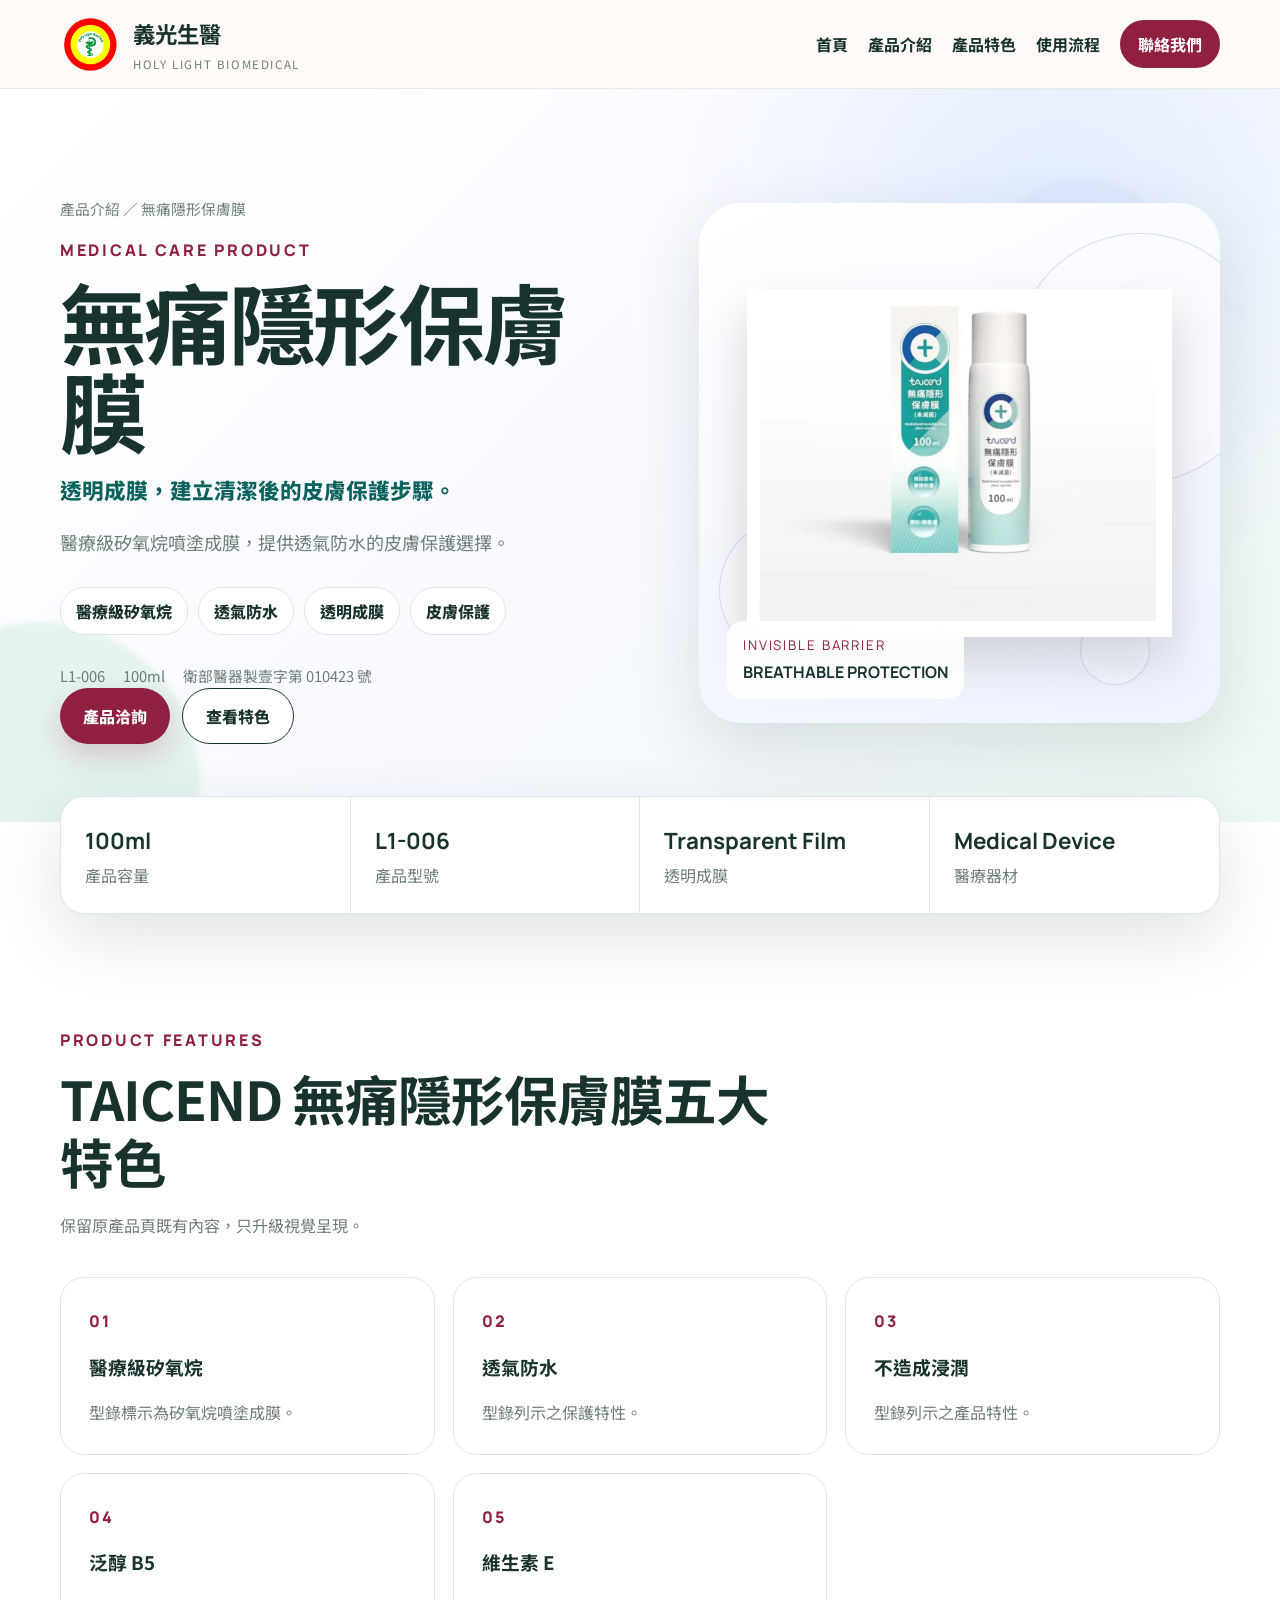
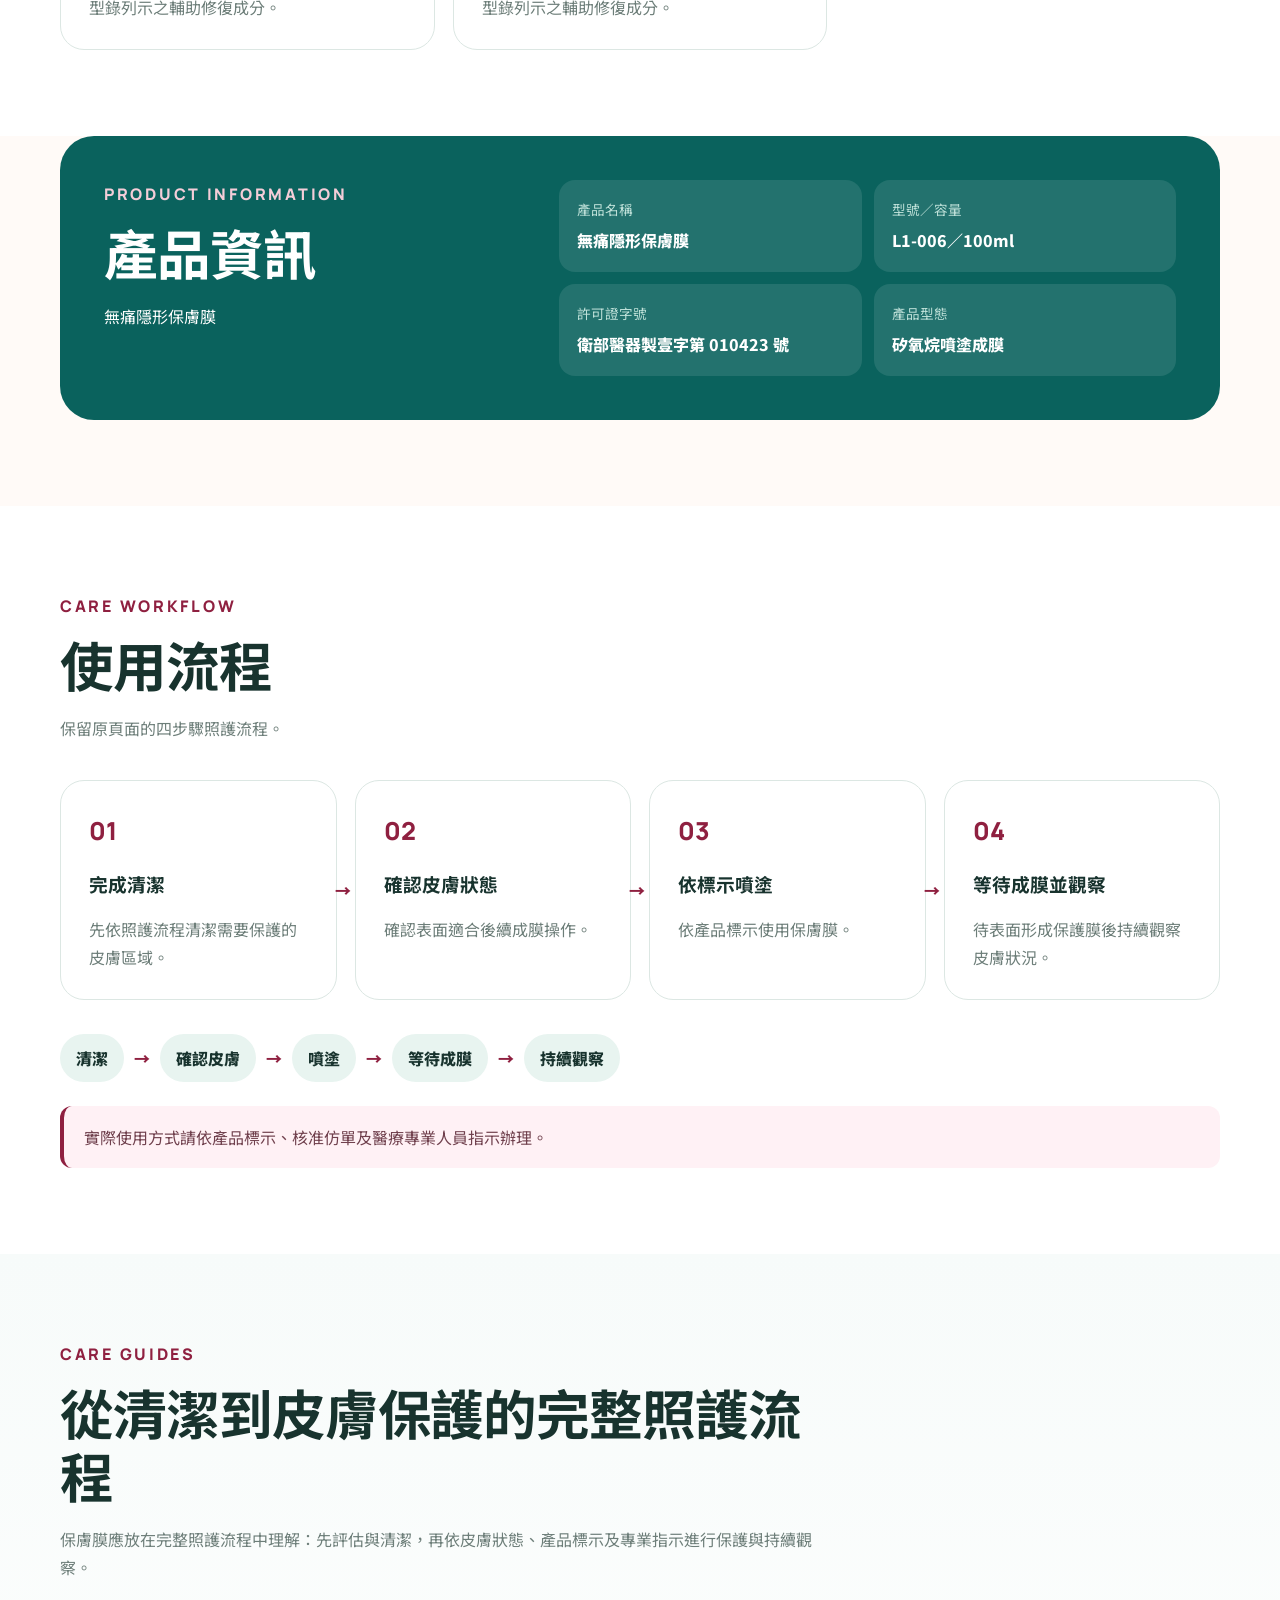
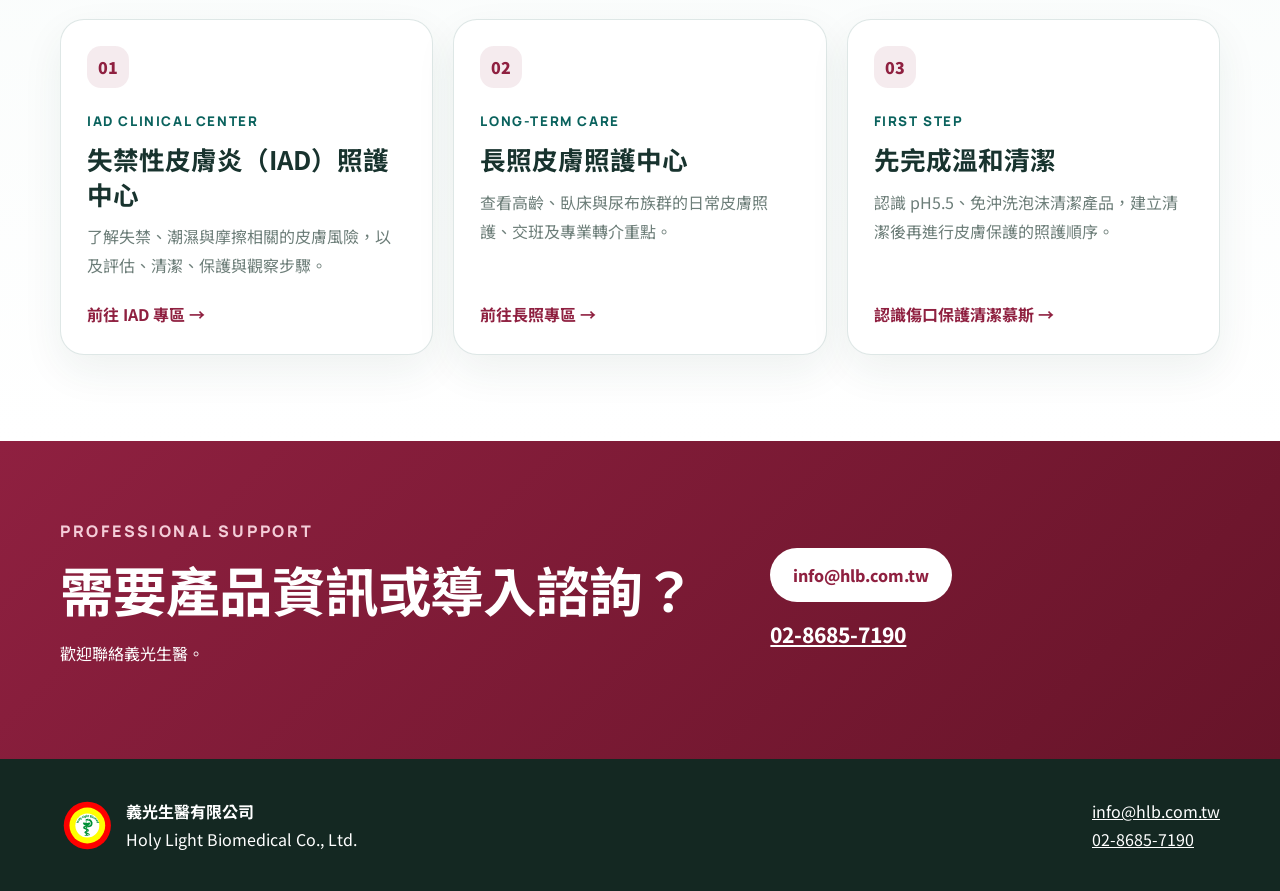
==== commit d1f88ad1: "Update barrier-film.html" ====
--- a/barrier-film.html
+++ b/barrier-film.html
@@ -255,7 +255,43 @@
       <div class="notice reveal">實際使用方式請依產品標示、核准仿單及醫療專業人員指示辦理。</div>
     </div>
   </section>
-
+<section class="section product-care-links" id="care-guides">
+  <div class="container">
+    <div class="section-head reveal">
+      <p class="eyebrow">CARE GUIDES</p>
+      <h2>從清潔到皮膚保護的完整照護流程</h2>
+      <p>保膚膜應放在完整照護流程中理解：先評估與清潔，再依皮膚狀態、產品標示及專業指示進行保護與持續觀察。</p>
+    </div>
+
+    <div class="care-guide-grid">
+
+      <a class="care-guide-card reveal" href="iad-clinical-center.html">
+        <span>01</span>
+        <small>IAD CLINICAL CENTER</small>
+        <h3>失禁性皮膚炎（IAD）照護中心</h3>
+        <p>了解失禁、潮濕與摩擦相關的皮膚風險，以及評估、清潔、保護與觀察步驟。</p>
+        <b>前往 IAD 專區 →</b>
+      </a>
+
+      <a class="care-guide-card reveal delay-1" href="long-term-care-center.html">
+        <span>02</span>
+        <small>LONG-TERM CARE</small>
+        <h3>長照皮膚照護中心</h3>
+        <p>查看高齡、臥床與尿布族群的日常皮膚照護、交班及專業轉介重點。</p>
+        <b>前往長照專區 →</b>
+      </a>
+
+      <a class="care-guide-card reveal delay-2" href="wound-cleansing-mousse.html">
+        <span>03</span>
+        <small>FIRST STEP</small>
+        <h3>先完成溫和清潔</h3>
+        <p>認識 pH5.5、免沖洗泡沫清潔產品，建立清潔後再進行皮膚保護的照護順序。</p>
+        <b>認識傷口保護清潔慕斯 →</b>
+      </a>
+
+    </div>
+  </div>
+</section>
   <section class="contact-banner">
     <div class="container contact-grid">
       <div class="reveal">
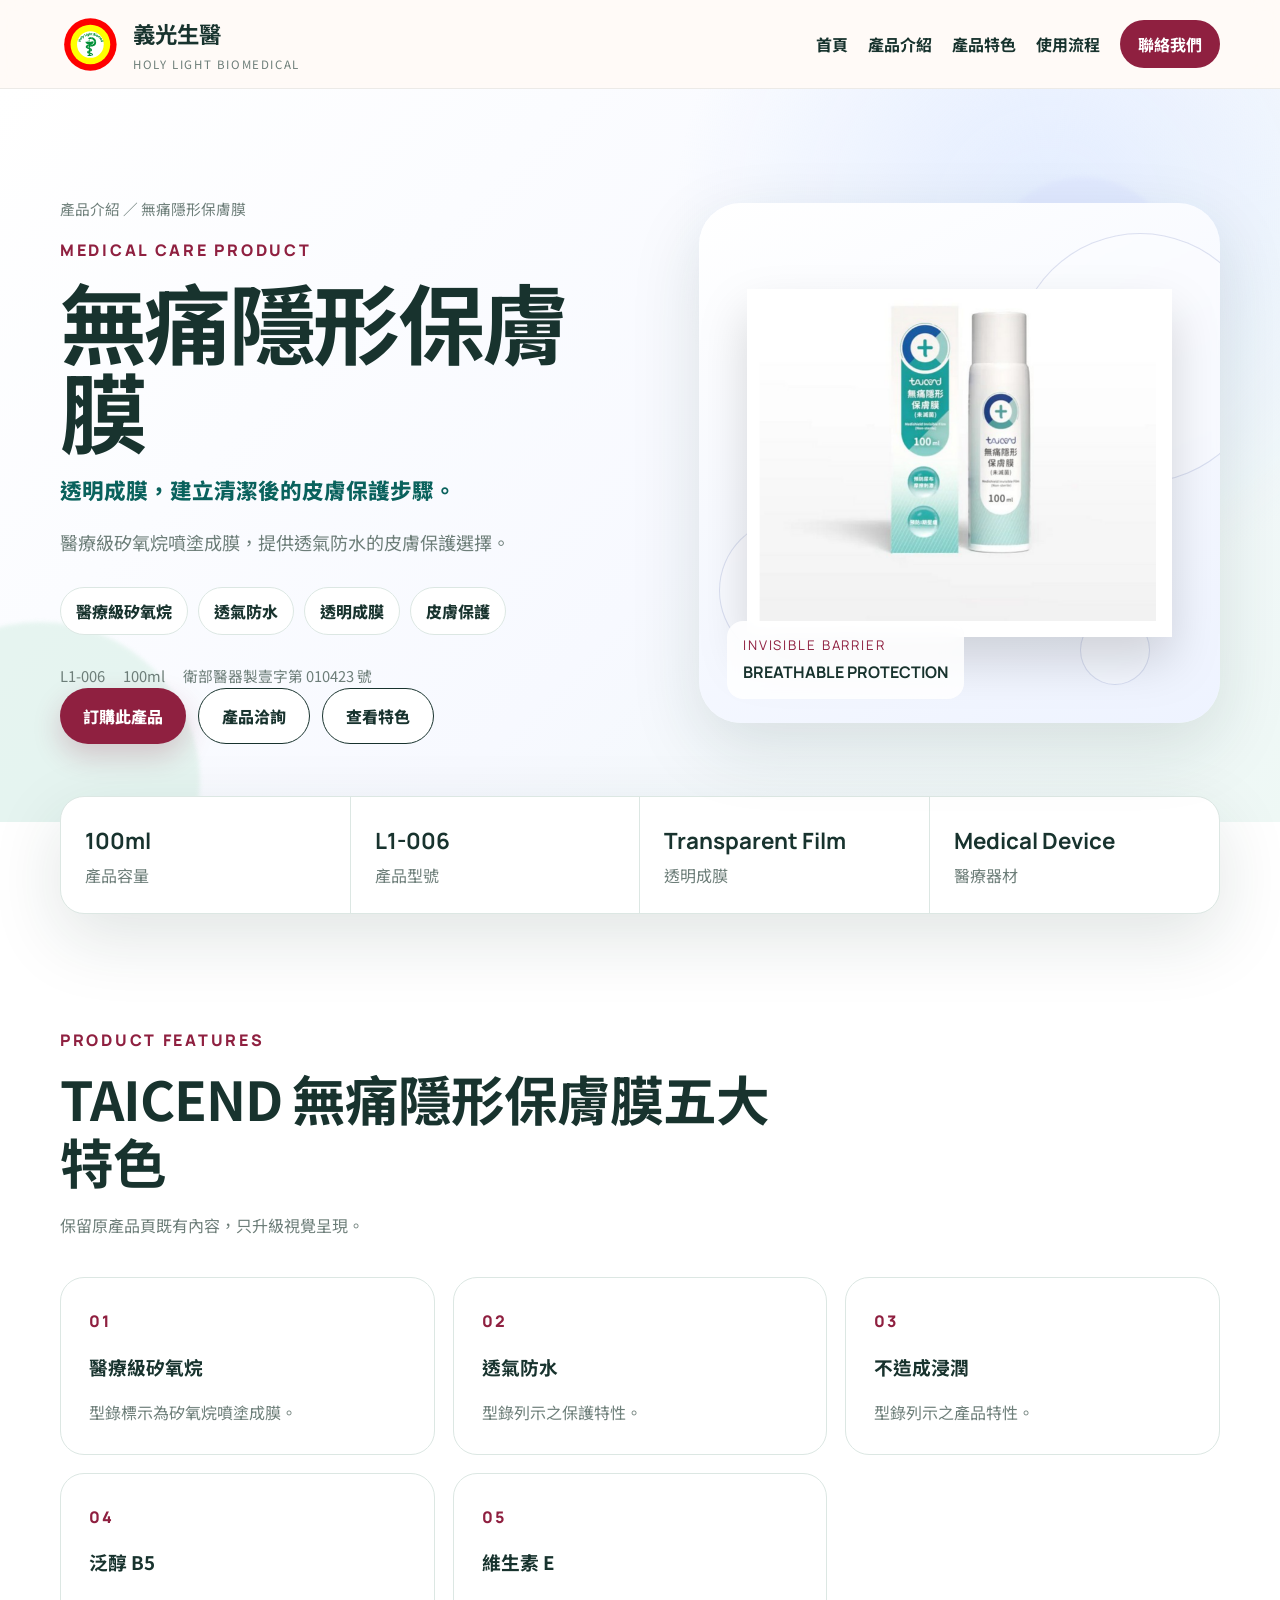
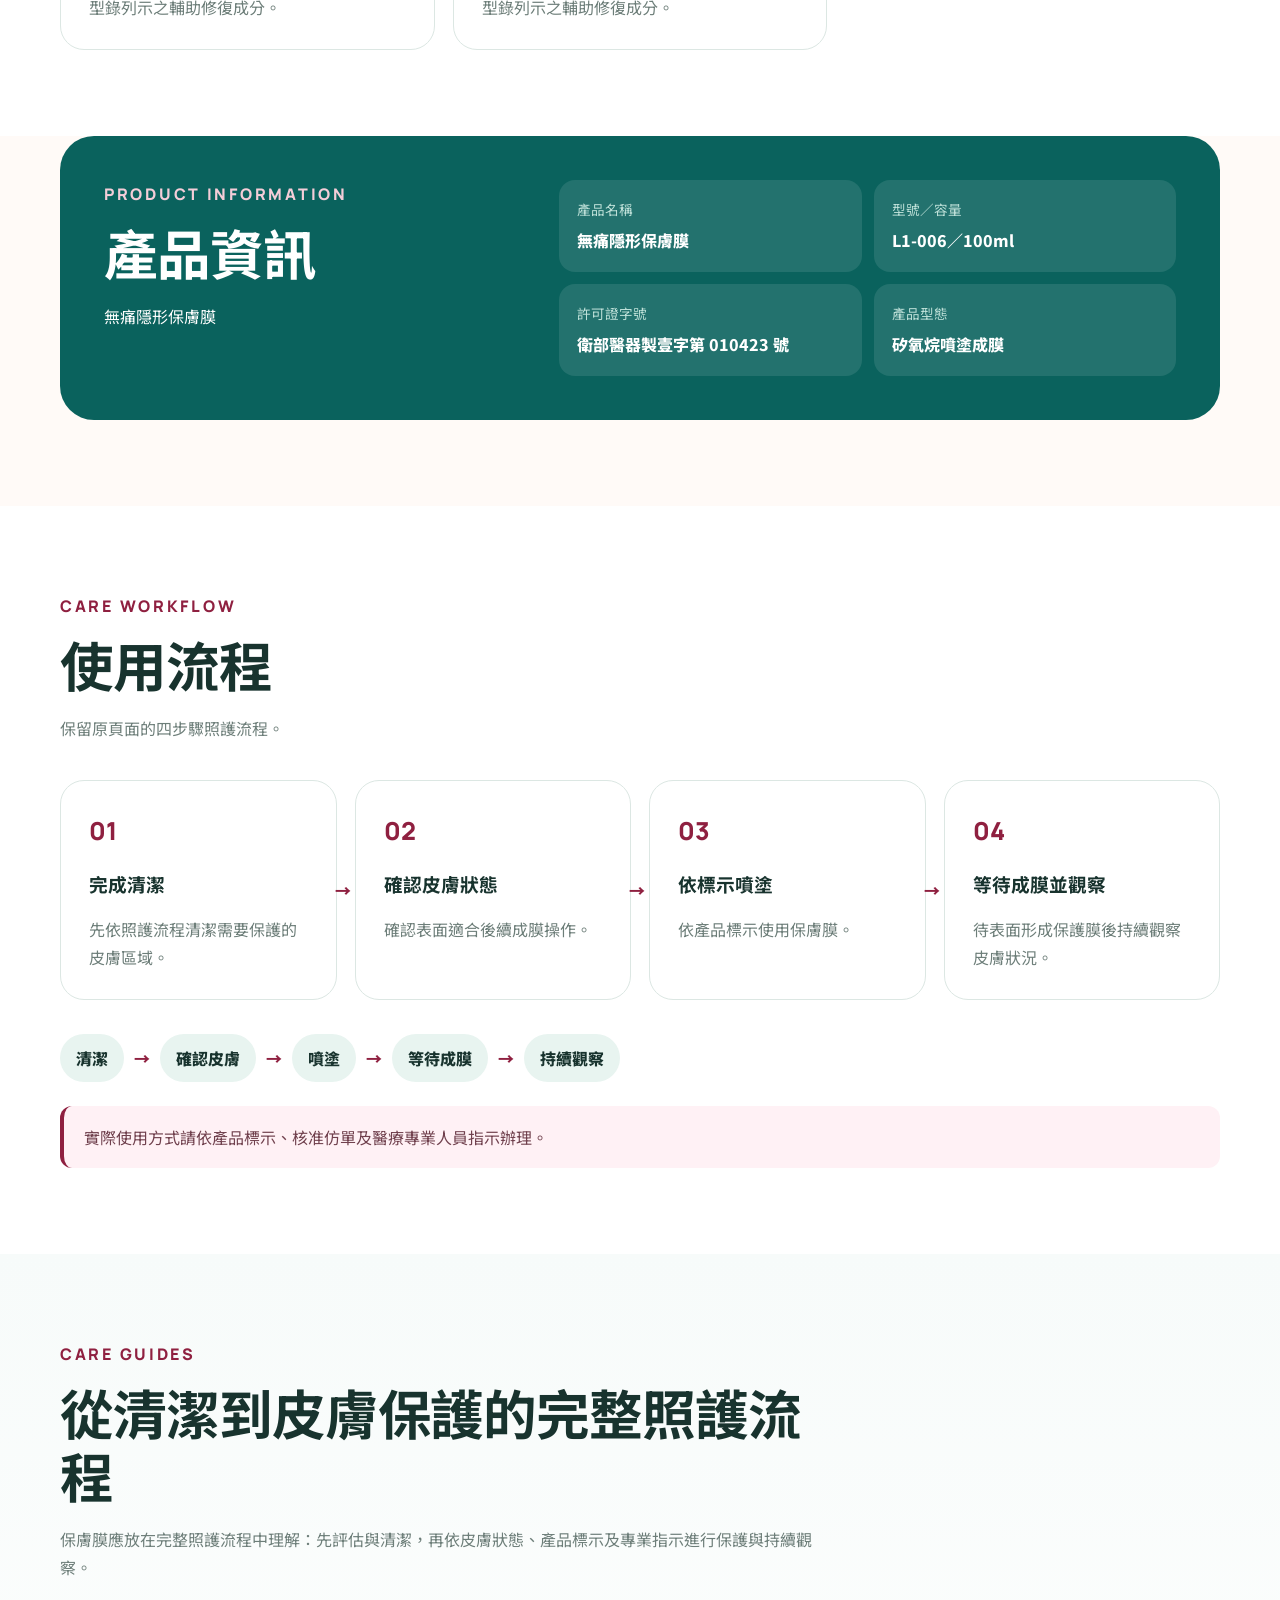
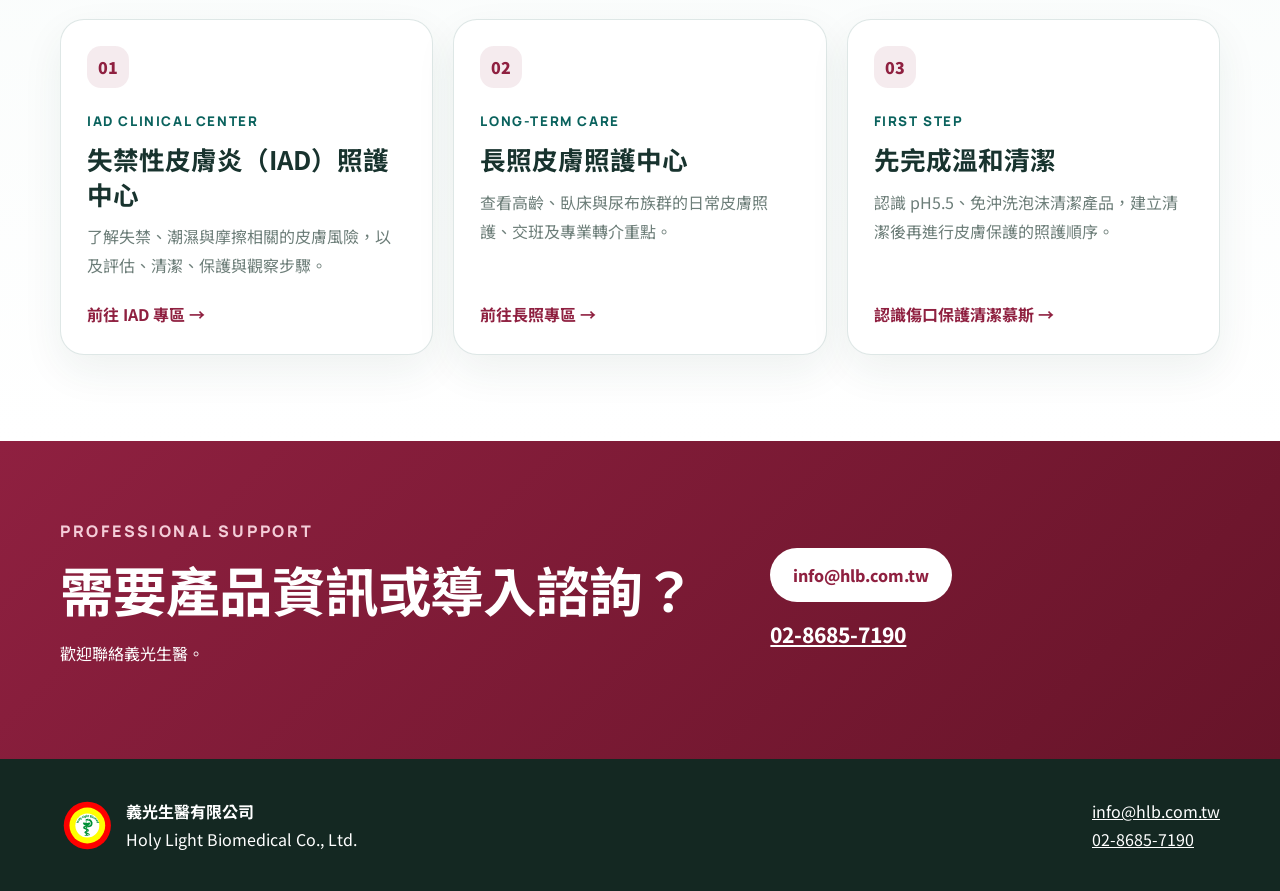
==== commit 095088bd: "Update barrier-film.html" ====
--- a/barrier-film.html
+++ b/barrier-film.html
@@ -136,9 +136,10 @@
         </div>
 
         <div class="hero-actions">
-          <a class="btn primary" href="mailto:info@hlb.com.tw?subject=無痛隱形保膚膜產品洽詢">產品洽詢</a>
-          <a class="btn ghost" href="#features">查看特色</a>
-        </div>
+  <a class="btn primary" href="order.html?product=film">訂購此產品</a>
+  <a class="btn ghost" href="mailto:info@hlb.com.tw?subject=無痛隱形保膚膜產品洽詢">產品洽詢</a>
+  <a class="btn ghost" href="#features">查看特色</a>
+</div>
       </div>
 
       <div class="hero-visual reveal delay-1">
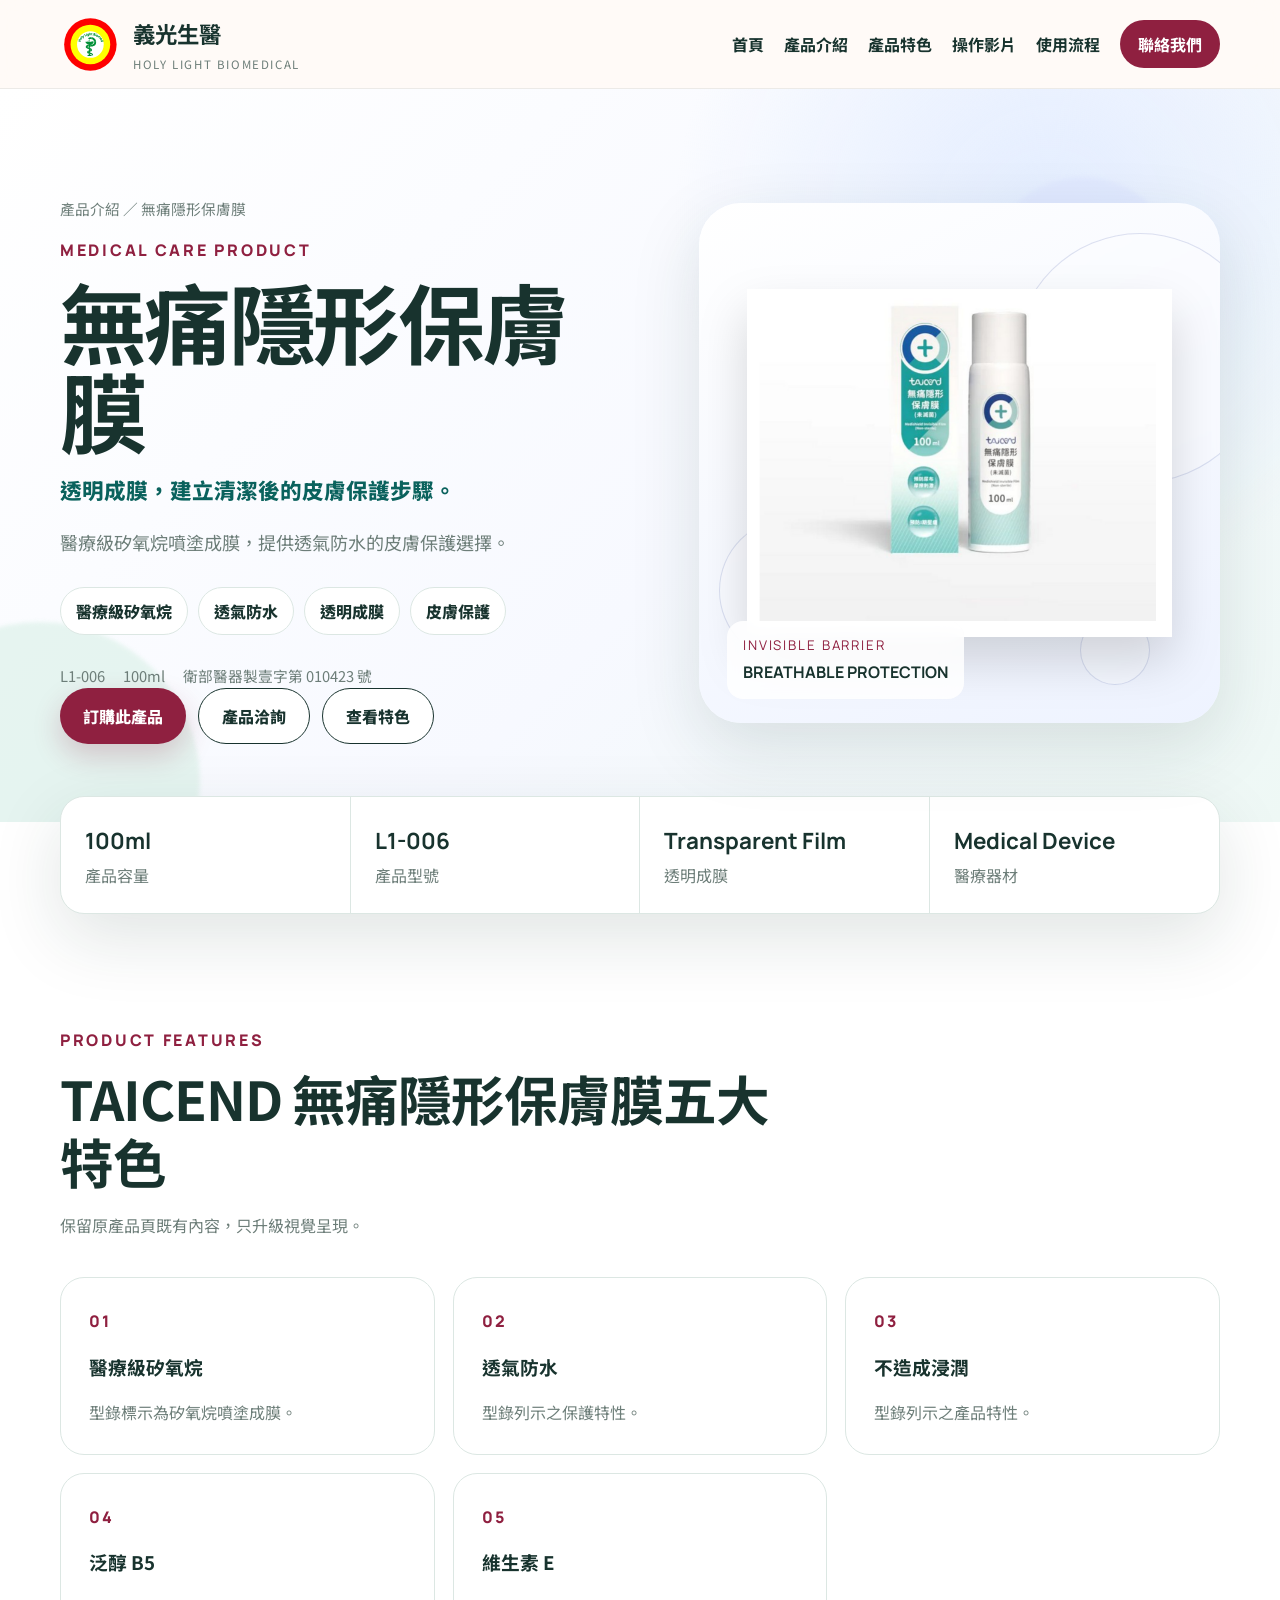
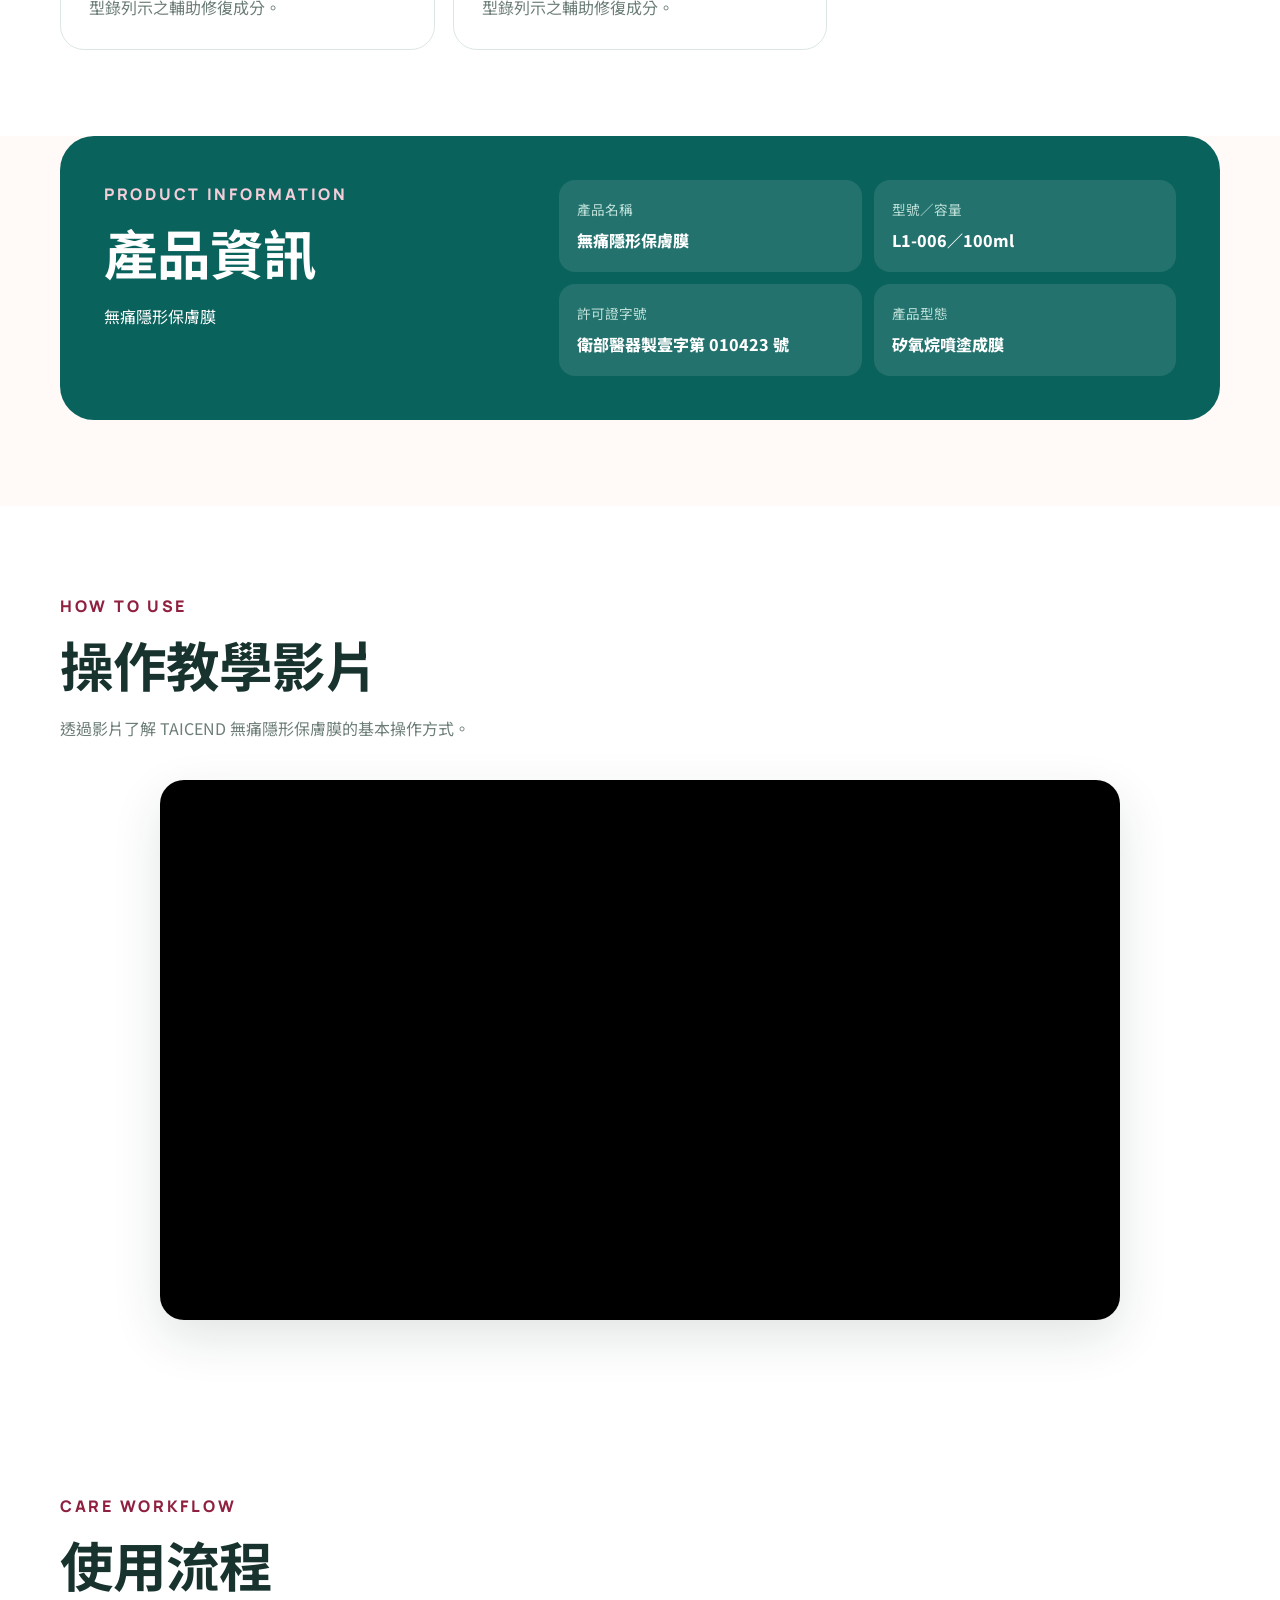
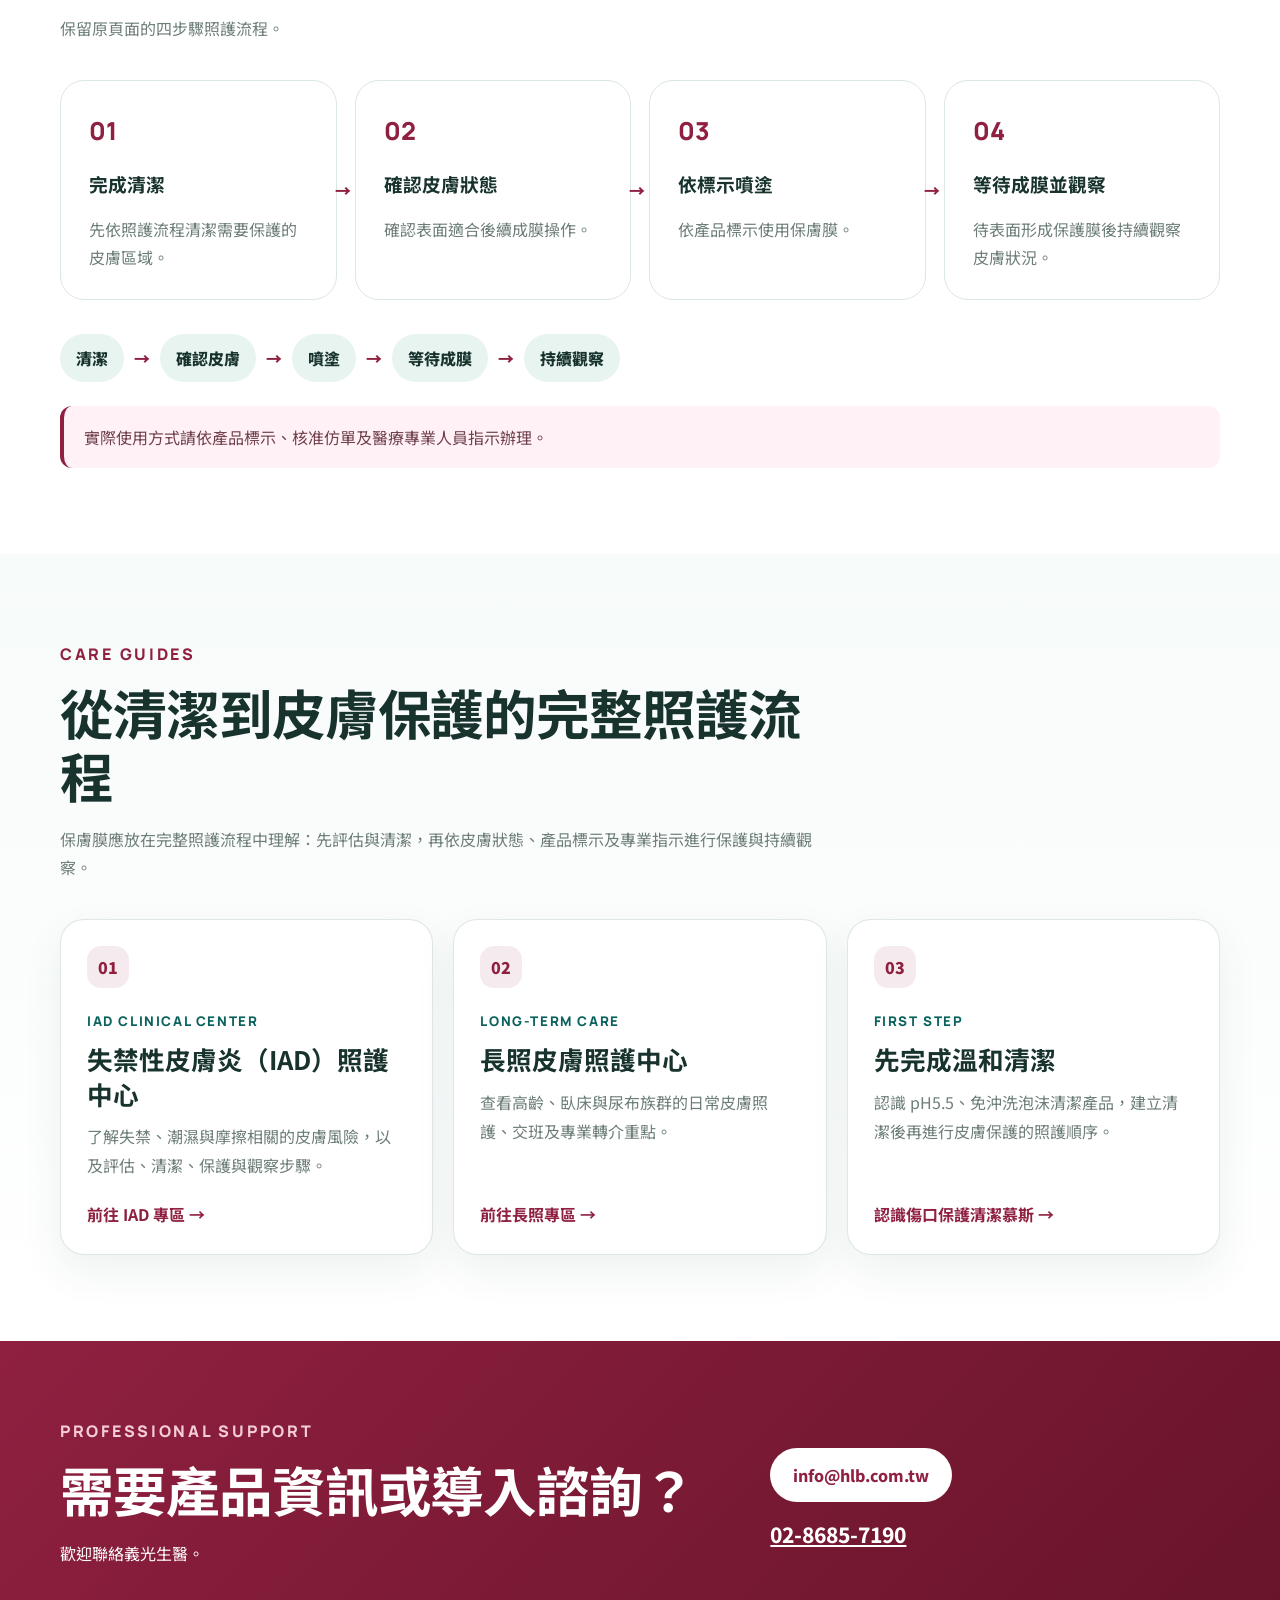
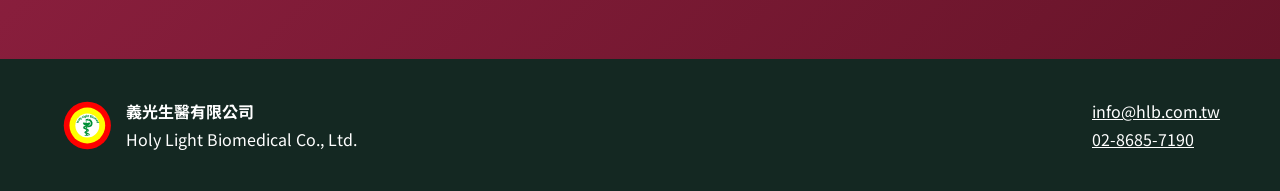
==== commit 14dbb33d: "Update barrier-film.html" ====
--- a/barrier-film.html
+++ b/barrier-film.html
@@ -103,6 +103,7 @@
       <a href="index.html">首頁</a>
       <a href="products.html">產品介紹</a>
       <a href="#features">產品特色</a>
+      <a href="#video">操作影片</a>
       <a href="#workflow">使用流程</a>
       <a class="nav-cta" href="mailto:info@hlb.com.tw?subject=無痛隱形保膚膜產品洽詢">聯絡我們</a>
     </nav>
@@ -218,7 +219,25 @@
       </dl>
     </div>
   </section>
-
+<section class="section video-section" id="video">
+  <div class="container">
+    <div class="section-head reveal">
+      <p class="eyebrow">HOW TO USE</p>
+      <h2>操作教學影片</h2>
+      <p>透過影片了解 TAICEND 無痛隱形保膚膜的基本操作方式。</p>
+    </div>
+
+    <div class="video-wrapper reveal">
+      <iframe
+        src="https://www.youtube.com/embed/DJ0M8VobU2I"
+        title="TAICEND 無痛隱形保膚膜操作教學"
+        loading="lazy"
+        allow="accelerometer; autoplay; clipboard-write; encrypted-media; gyroscope; picture-in-picture; web-share"
+        allowfullscreen>
+      </iframe>
+    </div>
+  </div>
+</section>
   <section class="section alt workflow-section" id="workflow">
     <div class="container">
       <div class="section-head reveal">
--- a/product-pages.css
+++ b/product-pages.css
@@ -448,3 +448,30 @@
 .care-guide-card p{margin:0 0 20px;color:var(--muted,#61706d);line-height:1.8}
 .care-guide-card b{margin-top:auto;color:#8f2040}
 @media(max-width:920px){.care-guide-grid{grid-template-columns:1fr}.care-guide-card{min-height:auto}}
+.video-section {
+  background: #fff;
+}
+
+.video-wrapper {
+  position: relative;
+  width: min(960px, 100%);
+  margin: 32px auto 0;
+  aspect-ratio: 16 / 9;
+  overflow: hidden;
+  border-radius: 24px;
+  box-shadow: 0 18px 50px rgba(20, 40, 40, 0.12);
+  background: #000;
+}
+
+.video-wrapper iframe {
+  width: 100%;
+  height: 100%;
+  border: 0;
+  display: block;
+}
+
+@media (max-width: 640px) {
+  .video-wrapper {
+    border-radius: 16px;
+  }
+}
